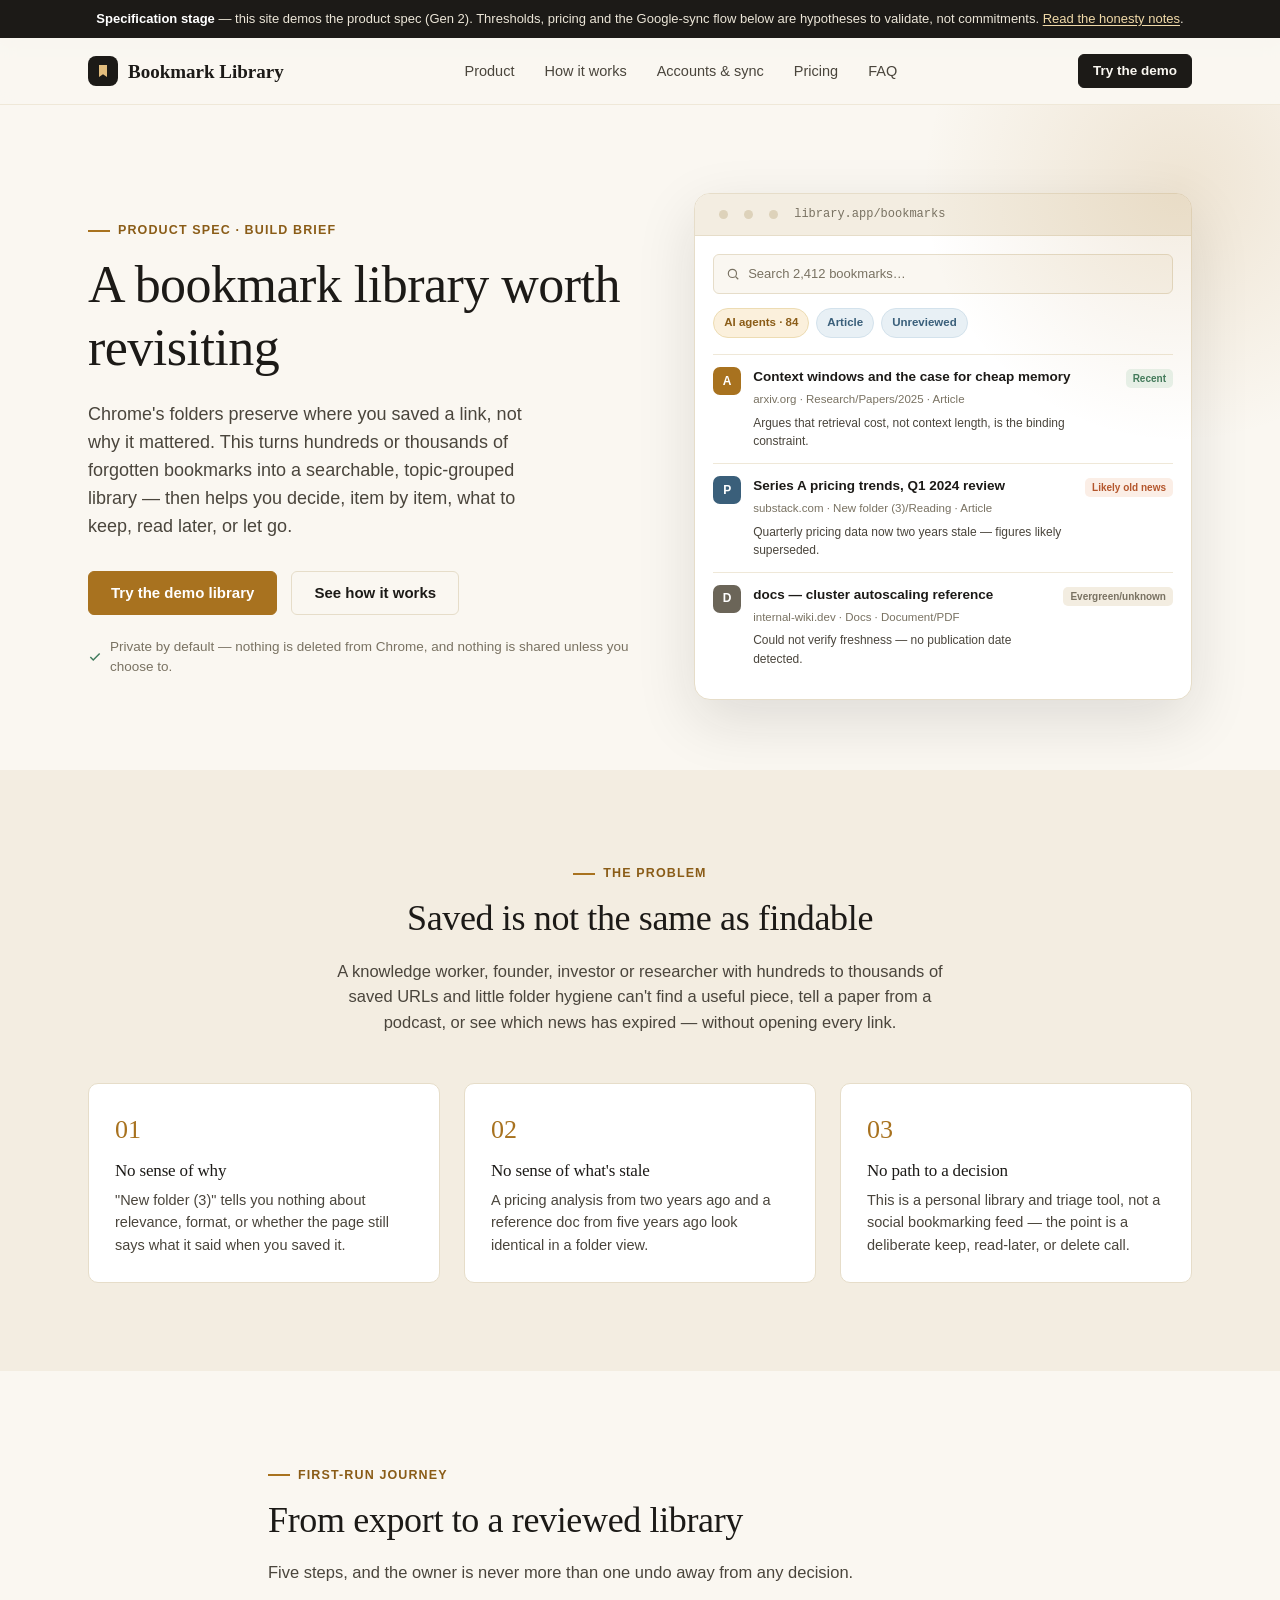
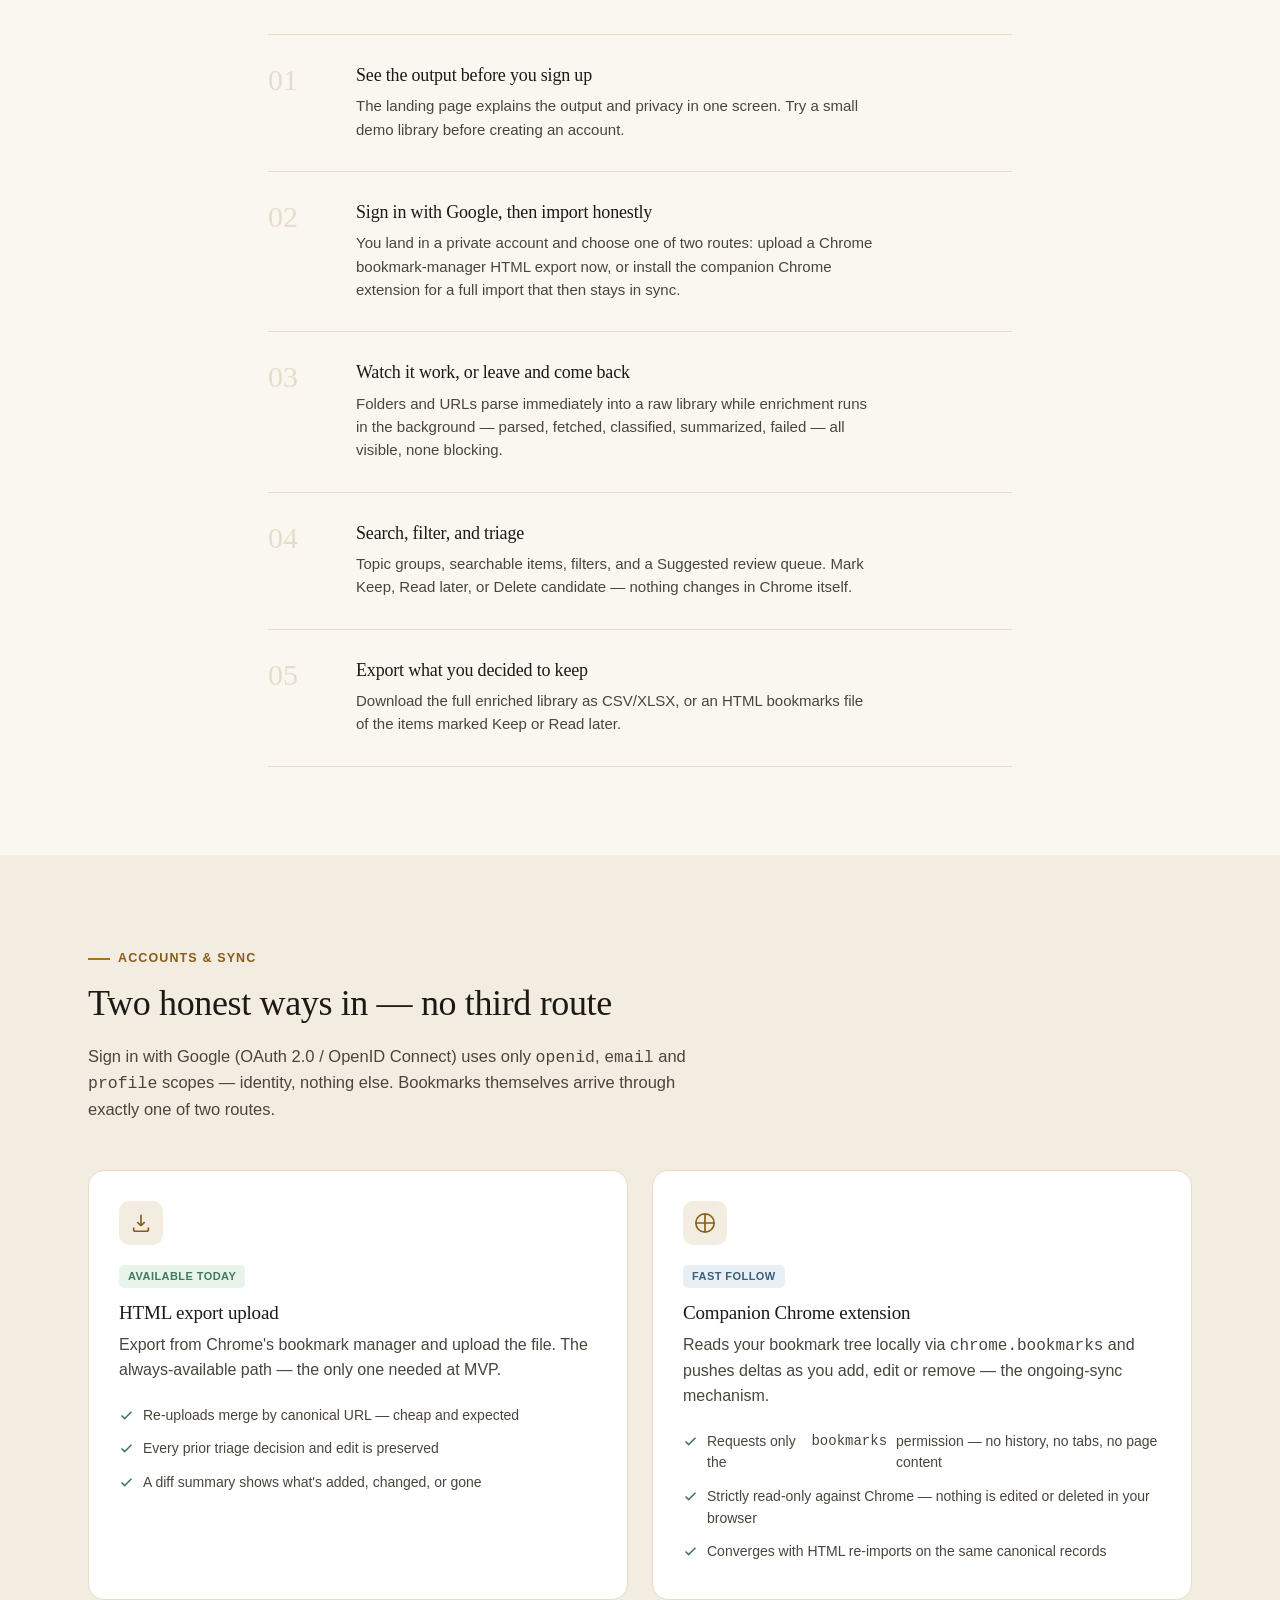
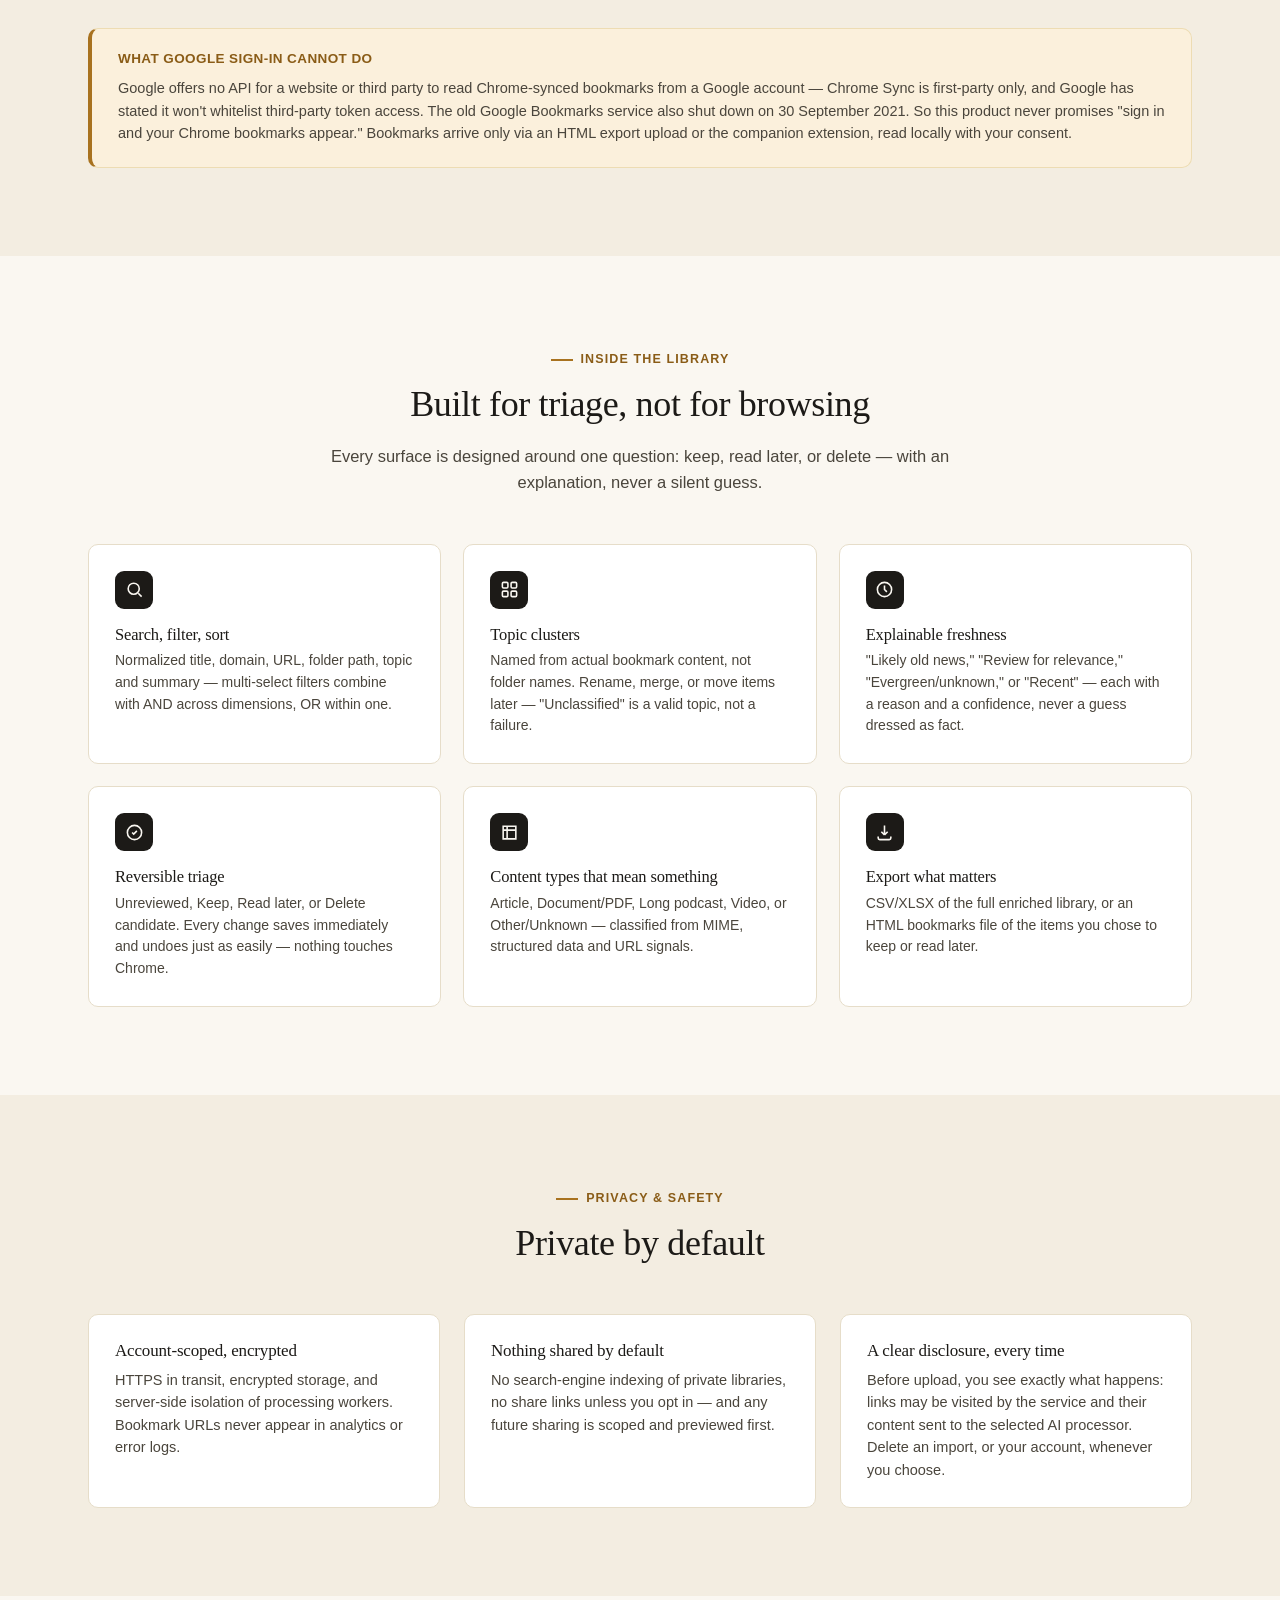
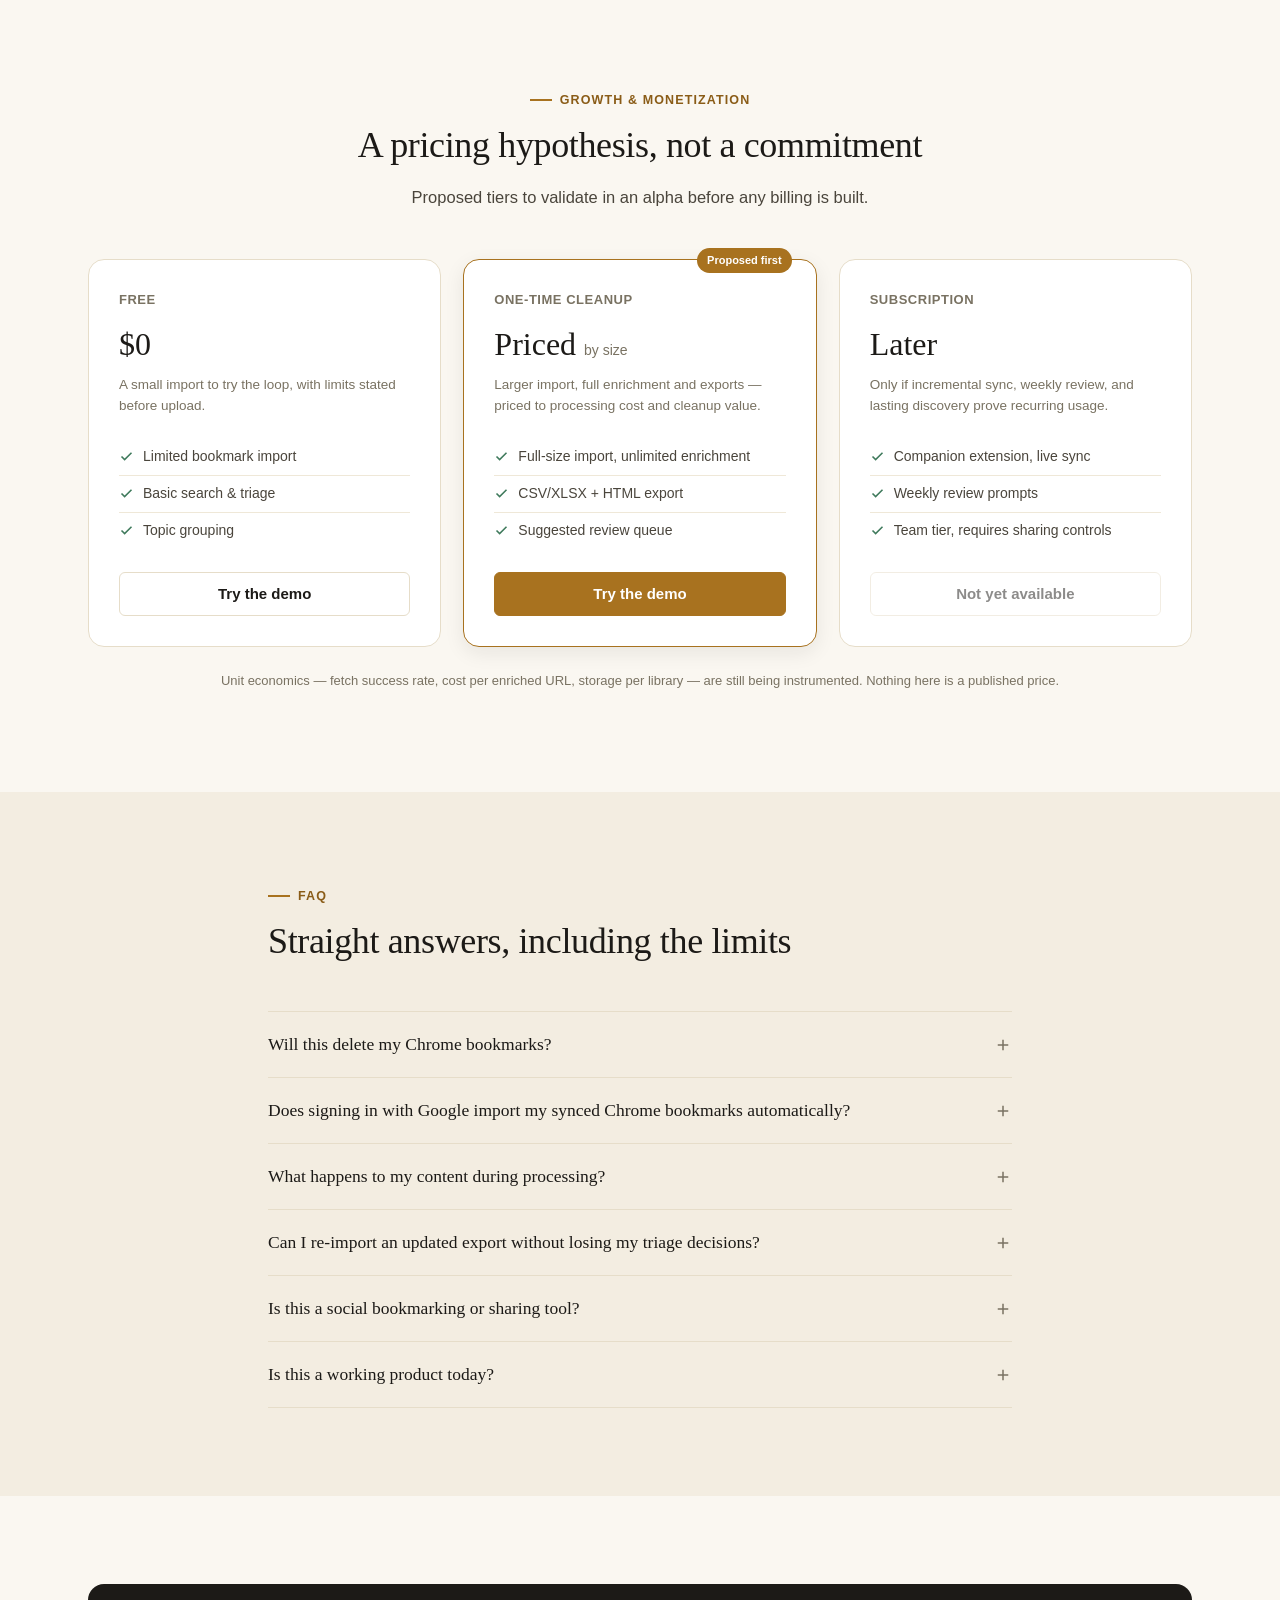
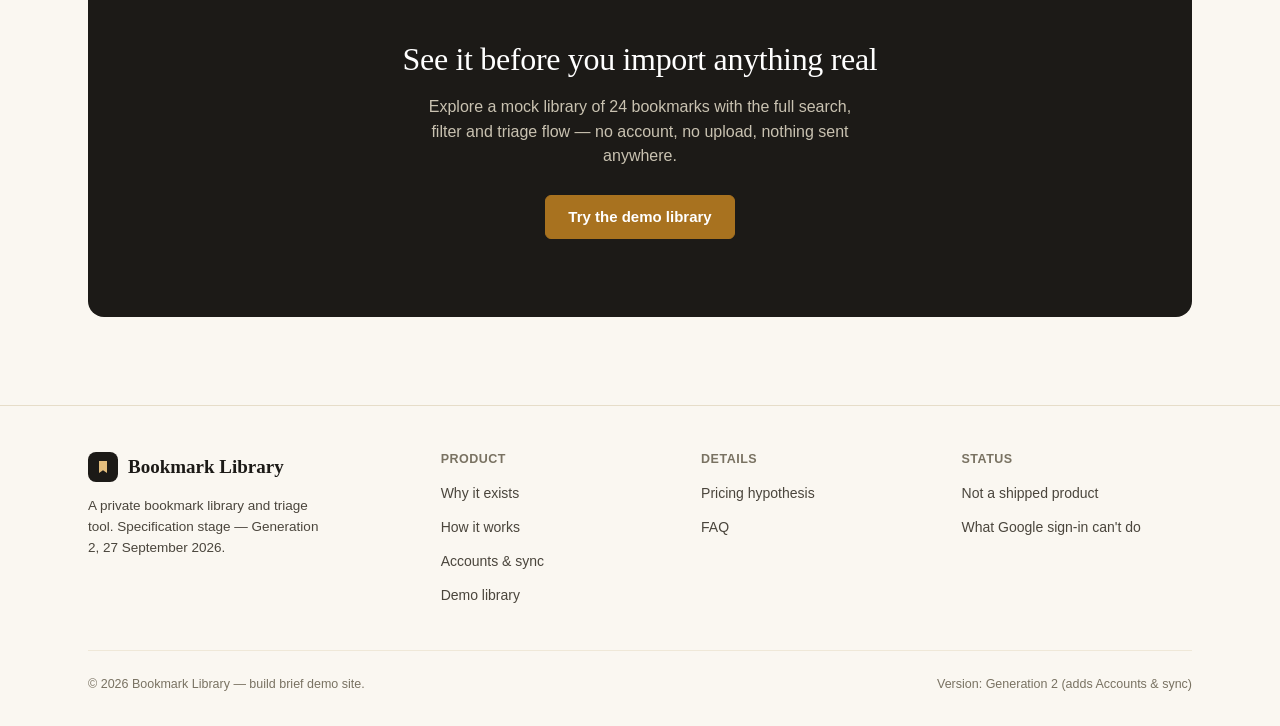
==== index.html @ 39b25a79 "Add Bookmark Library marketing site and interactive demo Static site covering the product spec: land" ====
<!doctype html>
<html lang="en">
<head>
<meta charset="UTF-8" />
<meta name="viewport" content="width=device-width, initial-scale=1.0" />
<title>Bookmark Library — a bookmark library worth revisiting</title>
<meta name="description" content="Turn a neglected Chrome bookmark export into a searchable, sortable reading library, then decide what to keep. Private by default." />
<link rel="icon" href="data:image/svg+xml,<svg xmlns=%22http://www.w3.org/2000/svg%22 viewBox=%220 0 32 32%22><rect width=%2232%22 height=%2232%22 rx=%228%22 fill=%22%231c1a17%22/><path d=%22M10 8h12v17l-6-4-6 4V8z%22 fill=%22%23e3bd7d%22/></svg>" />
<link rel="stylesheet" href="css/styles.css" />
</head>
<body>

<div class="spec-banner">
  <strong>Specification stage</strong> — this site demos the product spec (Gen 2). Thresholds, pricing and the Google-sync flow below are hypotheses to validate, not commitments. <a href="#faq">Read the honesty notes</a>.
</div>

<header class="nav">
  <div class="nav-inner">
    <a href="#top" class="brand">
      <span class="brand-mark">
        <svg viewBox="0 0 24 24" fill="none"><path d="M6 3h12v18l-6-4-6 4V3z" fill="#e3bd7d"/></svg>
      </span>
      Bookmark Library
    </a>
    <nav class="nav-links">
      <a href="#product">Product</a>
      <a href="#how-it-works">How it works</a>
      <a href="#sync">Accounts &amp; sync</a>
      <a href="#pricing">Pricing</a>
      <a href="#faq">FAQ</a>
    </nav>
    <div class="nav-cta">
      <a href="demo.html" class="btn btn-primary btn-sm">Try the demo</a>
    </div>
    <button class="nav-toggle" aria-label="Menu">
      <svg viewBox="0 0 24 24" fill="none" stroke="currentColor" stroke-width="2"><path d="M4 6h16M4 12h16M4 18h16"/></svg>
    </button>
  </div>
</header>

<main id="top">

  <!-- HERO -->
  <section class="hero">
    <div class="container hero-grid">
      <div>
        <div class="eyebrow">Product spec · Build brief</div>
        <h1>A bookmark library worth revisiting</h1>
        <p class="hero-sub">
          Chrome's folders preserve where you saved a link, not why it mattered. This turns
          hundreds or thousands of forgotten bookmarks into a searchable, topic-grouped library —
          then helps you decide, item by item, what to keep, read later, or let go.
        </p>
        <div class="hero-ctas">
          <a href="demo.html" class="btn btn-accent">Try the demo library</a>
          <a href="#how-it-works" class="btn btn-ghost">See how it works</a>
        </div>
        <div class="hero-note">
          <svg viewBox="0 0 24 24" fill="none" stroke="currentColor" stroke-width="2.5"><path d="M20 6L9 17l-5-5"/></svg>
          Private by default — nothing is deleted from Chrome, and nothing is shared unless you choose to.
        </div>
      </div>

      <div class="hero-visual">
        <div class="mock-window">
          <div class="mock-titlebar">
            <span class="mock-dot"></span><span class="mock-dot"></span><span class="mock-dot"></span>
            <span>library.app/bookmarks</span>
          </div>
          <div class="mock-body">
            <div class="mock-searchbar">
              <svg viewBox="0 0 24 24" fill="none" stroke="currentColor" stroke-width="2"><circle cx="11" cy="11" r="7"/><path d="M21 21l-4.3-4.3"/></svg>
              Search 2,412 bookmarks…
            </div>
            <div class="mock-chip-row">
              <span class="mock-chip">AI agents · 84</span>
              <span class="mock-chip alt">Article</span>
              <span class="mock-chip alt">Unreviewed</span>
            </div>

            <div class="mock-item">
              <div class="mock-favicon" style="background:#a8721f;">A</div>
              <div class="mock-item-body">
                <div class="mock-item-title">Context windows and the case for cheap memory</div>
                <div class="mock-item-meta">arxiv.org · Research/Papers/2025 · Article</div>
                <div class="mock-item-summary">Argues that retrieval cost, not context length, is the binding constraint.</div>
              </div>
              <span class="mock-tag fresh">Recent</span>
            </div>
            <div class="mock-item">
              <div class="mock-favicon" style="background:#3a5f7a;">P</div>
              <div class="mock-item-body">
                <div class="mock-item-title">Series A pricing trends, Q1 2024 review</div>
                <div class="mock-item-meta">substack.com · New folder (3)/Reading · Article</div>
                <div class="mock-item-summary">Quarterly pricing data now two years stale — figures likely superseded.</div>
              </div>
              <span class="mock-tag old">Likely old news</span>
            </div>
            <div class="mock-item">
              <div class="mock-favicon" style="background:#6b6558;">D</div>
              <div class="mock-item-body">
                <div class="mock-item-title">docs — cluster autoscaling reference</div>
                <div class="mock-item-meta">internal-wiki.dev · Docs · Document/PDF</div>
                <div class="mock-item-summary">Could not verify freshness — no publication date detected.</div>
              </div>
              <span class="mock-tag unknown">Evergreen/unknown</span>
            </div>
          </div>
        </div>
      </div>
    </div>
  </section>

  <!-- PROBLEM -->
  <section id="product" class="alt-bg">
    <div class="container">
      <div class="section-head center">
        <div class="eyebrow" style="justify-content:center">The problem</div>
        <h2>Saved is not the same as findable</h2>
        <p>A knowledge worker, founder, investor or researcher with hundreds to thousands of saved
        URLs and little folder hygiene can't find a useful piece, tell a paper from a podcast, or see
        which news has expired — without opening every link.</p>
      </div>
      <div class="problem-grid">
        <div class="problem-card">
          <div class="num">01</div>
          <h3>No sense of why</h3>
          <p>"New folder (3)" tells you nothing about relevance, format, or whether the page still says what it said when you saved it.</p>
        </div>
        <div class="problem-card">
          <div class="num">02</div>
          <h3>No sense of what's stale</h3>
          <p>A pricing analysis from two years ago and a reference doc from five years ago look identical in a folder view.</p>
        </div>
        <div class="problem-card">
          <div class="num">03</div>
          <h3>No path to a decision</h3>
          <p>This is a personal library and triage tool, not a social bookmarking feed — the point is a deliberate keep, read-later, or delete call.</p>
        </div>
      </div>
    </div>
  </section>

  <!-- HOW IT WORKS -->
  <section id="how-it-works">
    <div class="container-narrow">
      <div class="section-head">
        <div class="eyebrow">First-run journey</div>
        <h2>From export to a reviewed library</h2>
        <p>Five steps, and the owner is never more than one undo away from any decision.</p>
      </div>
      <div class="journey">
        <div class="journey-step">
          <div class="journey-num">01</div>
          <div>
            <h3>See the output before you sign up</h3>
            <p>The landing page explains the output and privacy in one screen. Try a small demo library before creating an account.</p>
          </div>
        </div>
        <div class="journey-step">
          <div class="journey-num">02</div>
          <div>
            <h3>Sign in with Google, then import honestly</h3>
            <p>You land in a private account and choose one of two routes: upload a Chrome bookmark-manager HTML export now, or install the companion Chrome extension for a full import that then stays in sync.</p>
          </div>
        </div>
        <div class="journey-step">
          <div class="journey-num">03</div>
          <div>
            <h3>Watch it work, or leave and come back</h3>
            <p>Folders and URLs parse immediately into a raw library while enrichment runs in the background — parsed, fetched, classified, summarized, failed — all visible, none blocking.</p>
          </div>
        </div>
        <div class="journey-step">
          <div class="journey-num">04</div>
          <div>
            <h3>Search, filter, and triage</h3>
            <p>Topic groups, searchable items, filters, and a Suggested review queue. Mark Keep, Read later, or Delete candidate — nothing changes in Chrome itself.</p>
          </div>
        </div>
        <div class="journey-step">
          <div class="journey-num">05</div>
          <div>
            <h3>Export what you decided to keep</h3>
            <p>Download the full enriched library as CSV/XLSX, or an HTML bookmarks file of the items marked Keep or Read later.</p>
          </div>
        </div>
      </div>
    </div>
  </section>

  <!-- ACCOUNTS & SYNC -->
  <section id="sync" class="alt-bg">
    <div class="container">
      <div class="section-head">
        <div class="eyebrow">Accounts &amp; sync</div>
        <h2>Two honest ways in — no third route</h2>
        <p>Sign in with Google (OAuth 2.0 / OpenID Connect) uses only <code>openid</code>, <code>email</code> and <code>profile</code> scopes — identity, nothing else. Bookmarks themselves arrive through exactly one of two routes.</p>
      </div>

      <div class="route-grid">
        <div class="route-card">
          <div class="route-icon">
            <svg viewBox="0 0 24 24" fill="none" stroke="currentColor" stroke-width="1.8"><path d="M12 3v12m0 0l-4-4m4 4l4-4M4 17v2a2 2 0 002 2h12a2 2 0 002-2v-2"/></svg>
          </div>
          <span class="route-badge now">Available today</span>
          <h3>HTML export upload</h3>
          <p>Export from Chrome's bookmark manager and upload the file. The always-available path — the only one needed at MVP.</p>
          <ul class="route-list">
            <li><svg viewBox="0 0 24 24" fill="none" stroke="currentColor" stroke-width="2.5"><path d="M20 6L9 17l-5-5"/></svg> Re-uploads merge by canonical URL — cheap and expected</li>
            <li><svg viewBox="0 0 24 24" fill="none" stroke="currentColor" stroke-width="2.5"><path d="M20 6L9 17l-5-5"/></svg> Every prior triage decision and edit is preserved</li>
            <li><svg viewBox="0 0 24 24" fill="none" stroke="currentColor" stroke-width="2.5"><path d="M20 6L9 17l-5-5"/></svg> A diff summary shows what's added, changed, or gone</li>
          </ul>
        </div>
        <div class="route-card">
          <div class="route-icon">
            <svg viewBox="0 0 24 24" fill="none" stroke="currentColor" stroke-width="1.8"><path d="M12 2a10 10 0 100 20 10 10 0 000-20zm0 0v20M2 12h20"/></svg>
          </div>
          <span class="route-badge next">Fast follow</span>
          <h3>Companion Chrome extension</h3>
          <p>Reads your bookmark tree locally via <code>chrome.bookmarks</code> and pushes deltas as you add, edit or remove — the ongoing-sync mechanism.</p>
          <ul class="route-list">
            <li><svg viewBox="0 0 24 24" fill="none" stroke="currentColor" stroke-width="2.5"><path d="M20 6L9 17l-5-5"/></svg> Requests only the <code>bookmarks</code> permission — no history, no tabs, no page content</li>
            <li><svg viewBox="0 0 24 24" fill="none" stroke="currentColor" stroke-width="2.5"><path d="M20 6L9 17l-5-5"/></svg> Strictly read-only against Chrome — nothing is edited or deleted in your browser</li>
            <li><svg viewBox="0 0 24 24" fill="none" stroke="currentColor" stroke-width="2.5"><path d="M20 6L9 17l-5-5"/></svg> Converges with HTML re-imports on the same canonical records</li>
          </ul>
        </div>
      </div>

      <div style="margin-top:28px;">
        <div class="callout">
          <h4>What Google sign-in cannot do</h4>
          <p>Google offers no API for a website or third party to read Chrome-synced bookmarks from a Google account — Chrome Sync is first-party only, and Google has stated it won't whitelist third-party token access. The old Google Bookmarks service also shut down on 30 September 2021. So this product never promises "sign in and your Chrome bookmarks appear." Bookmarks arrive only via an HTML export upload or the companion extension, read locally with your consent.</p>
        </div>
      </div>
    </div>
  </section>

  <!-- FEATURES -->
  <section>
    <div class="container">
      <div class="section-head center">
        <div class="eyebrow" style="justify-content:center">Inside the library</div>
        <h2>Built for triage, not for browsing</h2>
        <p>Every surface is designed around one question: keep, read later, or delete — with an explanation, never a silent guess.</p>
      </div>
      <div class="feature-grid">
        <div class="feature-card">
          <div class="feature-icon"><svg viewBox="0 0 24 24" fill="none" stroke="currentColor" stroke-width="2"><circle cx="11" cy="11" r="7"/><path d="M21 21l-4.3-4.3"/></svg></div>
          <h3>Search, filter, sort</h3>
          <p>Normalized title, domain, URL, folder path, topic and summary — multi-select filters combine with AND across dimensions, OR within one.</p>
        </div>
        <div class="feature-card">
          <div class="feature-icon"><svg viewBox="0 0 24 24" fill="none" stroke="currentColor" stroke-width="2"><rect x="3" y="3" width="7" height="7" rx="1.5"/><rect x="14" y="3" width="7" height="7" rx="1.5"/><rect x="3" y="14" width="7" height="7" rx="1.5"/><rect x="14" y="14" width="7" height="7" rx="1.5"/></svg></div>
          <h3>Topic clusters</h3>
          <p>Named from actual bookmark content, not folder names. Rename, merge, or move items later — "Unclassified" is a valid topic, not a failure.</p>
        </div>
        <div class="feature-card">
          <div class="feature-icon"><svg viewBox="0 0 24 24" fill="none" stroke="currentColor" stroke-width="2"><circle cx="12" cy="12" r="9"/><path d="M12 7v5l3 3"/></svg></div>
          <h3>Explainable freshness</h3>
          <p>"Likely old news," "Review for relevance," "Evergreen/unknown," or "Recent" — each with a reason and a confidence, never a guess dressed as fact.</p>
        </div>
        <div class="feature-card">
          <div class="feature-icon"><svg viewBox="0 0 24 24" fill="none" stroke="currentColor" stroke-width="2"><path d="M9 12l2 2 4-4"/><circle cx="12" cy="12" r="9"/></svg></div>
          <h3>Reversible triage</h3>
          <p>Unreviewed, Keep, Read later, or Delete candidate. Every change saves immediately and undoes just as easily — nothing touches Chrome.</p>
        </div>
        <div class="feature-card">
          <div class="feature-icon"><svg viewBox="0 0 24 24" fill="none" stroke="currentColor" stroke-width="2"><path d="M4 4h16v16H4z"/><path d="M4 9h16M9 4v16"/></svg></div>
          <h3>Content types that mean something</h3>
          <p>Article, Document/PDF, Long podcast, Video, or Other/Unknown — classified from MIME, structured data and URL signals.</p>
        </div>
        <div class="feature-card">
          <div class="feature-icon"><svg viewBox="0 0 24 24" fill="none" stroke="currentColor" stroke-width="2"><path d="M12 3v12m0 0l-4-4m4 4l4-4M4 17v2a2 2 0 002 2h12a2 2 0 002-2v-2"/></svg></div>
          <h3>Export what matters</h3>
          <p>CSV/XLSX of the full enriched library, or an HTML bookmarks file of the items you chose to keep or read later.</p>
        </div>
      </div>
    </div>
  </section>

  <!-- PRIVACY -->
  <section class="alt-bg">
    <div class="container">
      <div class="section-head center">
        <div class="eyebrow" style="justify-content:center">Privacy &amp; safety</div>
        <h2>Private by default</h2>
      </div>
      <div class="problem-grid">
        <div class="problem-card">
          <h3>Account-scoped, encrypted</h3>
          <p>HTTPS in transit, encrypted storage, and server-side isolation of processing workers. Bookmark URLs never appear in analytics or error logs.</p>
        </div>
        <div class="problem-card">
          <h3>Nothing shared by default</h3>
          <p>No search-engine indexing of private libraries, no share links unless you opt in — and any future sharing is scoped and previewed first.</p>
        </div>
        <div class="problem-card">
          <h3>A clear disclosure, every time</h3>
          <p>Before upload, you see exactly what happens: links may be visited by the service and their content sent to the selected AI processor. Delete an import, or your account, whenever you choose.</p>
        </div>
      </div>
    </div>
  </section>

  <!-- PRICING -->
  <section id="pricing">
    <div class="container">
      <div class="section-head center">
        <div class="eyebrow" style="justify-content:center">Growth &amp; monetization</div>
        <h2>A pricing hypothesis, not a commitment</h2>
        <p>Proposed tiers to validate in an alpha before any billing is built.</p>
      </div>
      <div class="pricing-grid">
        <div class="price-card">
          <div class="price-name">Free</div>
          <div class="price-amount">$0</div>
          <div class="price-desc">A small import to try the loop, with limits stated before upload.</div>
          <ul class="price-list">
            <li><svg viewBox="0 0 24 24" fill="none" stroke="currentColor" stroke-width="2.5"><path d="M20 6L9 17l-5-5"/></svg> Limited bookmark import</li>
            <li><svg viewBox="0 0 24 24" fill="none" stroke="currentColor" stroke-width="2.5"><path d="M20 6L9 17l-5-5"/></svg> Basic search &amp; triage</li>
            <li><svg viewBox="0 0 24 24" fill="none" stroke="currentColor" stroke-width="2.5"><path d="M20 6L9 17l-5-5"/></svg> Topic grouping</li>
          </ul>
          <a href="demo.html" class="btn btn-ghost btn-block">Try the demo</a>
        </div>
        <div class="price-card featured">
          <span class="tag">Proposed first</span>
          <div class="price-name">One-time cleanup</div>
          <div class="price-amount">Priced <span>by size</span></div>
          <div class="price-desc">Larger import, full enrichment and exports — priced to processing cost and cleanup value.</div>
          <ul class="price-list">
            <li><svg viewBox="0 0 24 24" fill="none" stroke="currentColor" stroke-width="2.5"><path d="M20 6L9 17l-5-5"/></svg> Full-size import, unlimited enrichment</li>
            <li><svg viewBox="0 0 24 24" fill="none" stroke="currentColor" stroke-width="2.5"><path d="M20 6L9 17l-5-5"/></svg> CSV/XLSX + HTML export</li>
            <li><svg viewBox="0 0 24 24" fill="none" stroke="currentColor" stroke-width="2.5"><path d="M20 6L9 17l-5-5"/></svg> Suggested review queue</li>
          </ul>
          <a href="demo.html" class="btn btn-accent btn-block">Try the demo</a>
        </div>
        <div class="price-card">
          <div class="price-name">Subscription</div>
          <div class="price-amount">Later</div>
          <div class="price-desc">Only if incremental sync, weekly review, and lasting discovery prove recurring usage.</div>
          <ul class="price-list">
            <li><svg viewBox="0 0 24 24" fill="none" stroke="currentColor" stroke-width="2.5"><path d="M20 6L9 17l-5-5"/></svg> Companion extension, live sync</li>
            <li><svg viewBox="0 0 24 24" fill="none" stroke="currentColor" stroke-width="2.5"><path d="M20 6L9 17l-5-5"/></svg> Weekly review prompts</li>
            <li><svg viewBox="0 0 24 24" fill="none" stroke="currentColor" stroke-width="2.5"><path d="M20 6L9 17l-5-5"/></svg> Team tier, requires sharing controls</li>
          </ul>
          <button class="btn btn-ghost btn-block" disabled>Not yet available</button>
        </div>
      </div>
      <p class="price-hypothesis">Unit economics — fetch success rate, cost per enriched URL, storage per library — are still being instrumented. Nothing here is a published price.</p>
    </div>
  </section>

  <!-- FAQ -->
  <section id="faq" class="alt-bg">
    <div class="container-narrow">
      <div class="section-head">
        <div class="eyebrow">FAQ</div>
        <h2>Straight answers, including the limits</h2>
      </div>
      <div class="faq-list">

        <div class="faq-item">
          <button class="faq-q">
            Will this delete my Chrome bookmarks?
            <svg viewBox="0 0 24 24" fill="none" stroke="currentColor" stroke-width="2"><path d="M12 5v14M5 12h14"/></svg>
          </button>
          <div class="faq-a"><div class="faq-a-inner">No. A "Delete candidate" is a status inside your library view, not an action in Chrome. In MVP, the companion extension is strictly read-only against Chrome and never edits, moves or deletes your browser bookmarks. Write-back to Chrome is explicitly out of scope until it ships as its own, separately confirmed feature.</div></div>
        </div>

        <div class="faq-item">
          <button class="faq-q">
            Does signing in with Google import my synced Chrome bookmarks automatically?
            <svg viewBox="0 0 24 24" fill="none" stroke="currentColor" stroke-width="2"><path d="M12 5v14M5 12h14"/></svg>
          </button>
          <div class="faq-a"><div class="faq-a-inner">No, and this is deliberate. Google provides no API for a third party to read Chrome-synced bookmarks from an account — Chrome Sync is first-party only, and Google has marked third-party token access as something it won't support. Bookmarks arrive only through an HTML export you upload, or the companion Chrome extension reading your local browser tree with your consent.</div></div>
        </div>

        <div class="faq-item">
          <button class="faq-q">
            What happens to my content during processing?
            <svg viewBox="0 0 24 24" fill="none" stroke="currentColor" stroke-width="2"><path d="M12 5v14M5 12h14"/></svg>
          </button>
          <div class="faq-a"><div class="faq-a-inner">You see an explicit disclosure before upload: links may be visited by the service and their content sent to the selected AI processor for summarization and classification. Login-only content is never fetched with your cookies, and private or local-network addresses are never crawled.</div></div>
        </div>

        <div class="faq-item">
          <button class="faq-q">
            Can I re-import an updated export without losing my triage decisions?
            <svg viewBox="0 0 24 24" fill="none" stroke="currentColor" stroke-width="2"><path d="M12 5v14M5 12h14"/></svg>
          </button>
          <div class="faq-a"><div class="faq-a-inner">Yes. Re-uploads merge by canonical URL, add anything new, and preserve every prior Keep/Read later/Delete-candidate decision, topic edit, and summary override. You get a diff summary of what was added, changed, or is now gone from the export.</div></div>
        </div>

        <div class="faq-item">
          <button class="faq-q">
            Is this a social bookmarking or sharing tool?
            <svg viewBox="0 0 24 24" fill="none" stroke="currentColor" stroke-width="2"><path d="M12 5v14M5 12h14"/></svg>
          </button>
          <div class="faq-a"><div class="faq-a-inner">No — it's a private library and triage tool first. Any future sharing is opt-in and scoped to a curated collection you explicitly select; source folders, private annotations and unselected URLs are never exposed.</div></div>
        </div>

        <div class="faq-item">
          <button class="faq-q">
            Is this a working product today?
            <svg viewBox="0 0 24 24" fill="none" stroke="currentColor" stroke-width="2"><path d="M12 5v14M5 12h14"/></svg>
          </button>
          <div class="faq-a"><div class="faq-a-inner">This site presents Generation 2 of the product spec — a build-ready plan, not a shipped product. The interactive demo uses a mock library so you can evaluate the intended experience; sign-in, real imports, and processing are not yet live.</div></div>
        </div>

      </div>
    </div>
  </section>

  <!-- CTA -->
  <section>
    <div class="container">
      <div class="cta-band">
        <h2>See it before you import anything real</h2>
        <p>Explore a mock library of 24 bookmarks with the full search, filter and triage flow — no account, no upload, nothing sent anywhere.</p>
        <div class="hero-ctas">
          <a href="demo.html" class="btn btn-accent">Try the demo library</a>
        </div>
      </div>
    </div>
  </section>

</main>

<footer class="site-footer">
  <div class="container">
    <div class="footer-grid">
      <div class="footer-brand">
        <a href="#top" class="brand" style="margin-bottom:14px;">
          <span class="brand-mark"><svg viewBox="0 0 24 24" fill="none"><path d="M6 3h12v18l-6-4-6 4V3z" fill="#e3bd7d"/></svg></span>
          Bookmark Library
        </a>
        <p>A private bookmark library and triage tool. Specification stage — Generation 2, 27 September 2026.</p>
      </div>
      <div class="footer-col">
        <h4>Product</h4>
        <ul>
          <li><a href="#product">Why it exists</a></li>
          <li><a href="#how-it-works">How it works</a></li>
          <li><a href="#sync">Accounts &amp; sync</a></li>
          <li><a href="demo.html">Demo library</a></li>
        </ul>
      </div>
      <div class="footer-col">
        <h4>Details</h4>
        <ul>
          <li><a href="#pricing">Pricing hypothesis</a></li>
          <li><a href="#faq">FAQ</a></li>
        </ul>
      </div>
      <div class="footer-col">
        <h4>Status</h4>
        <ul>
          <li><a href="#faq">Not a shipped product</a></li>
          <li><a href="#sync">What Google sign-in can't do</a></li>
        </ul>
      </div>
    </div>
    <div class="footer-bottom">
      <span>© 2026 Bookmark Library — build brief demo site.</span>
      <span>Version: Generation 2 (adds Accounts &amp; sync)</span>
    </div>
  </div>
</footer>

<script src="js/main.js"></script>
</body>
</html>
---- css/styles.css ----
/* ==========================================================================
   Bookmark Library — shared design system
   ========================================================================== */

:root {
  --ink: #1c1a17;
  --ink-soft: #4a453c;
  --muted: #797262;
  --paper: #faf7f1;
  --paper-alt: #f3ede1;
  --card: #ffffff;
  --border: #e6ddc9;
  --border-soft: #efe8d8;
  --accent: #a8721f;
  --accent-dark: #8a5c17;
  --accent-soft: #fbf0dc;
  --accent-soft-border: #eddcb3;
  --good: #3f7a5c;
  --good-soft: #e8f3ec;
  --warn: #b4562c;
  --warn-soft: #fbeee6;
  --danger: #a3402f;
  --danger-soft: #fbebe7;
  --info: #3a5f7a;
  --info-soft: #e8f0f5;
  --shadow-sm: 0 1px 2px rgba(28, 26, 23, 0.06);
  --shadow-md: 0 6px 20px rgba(28, 26, 23, 0.08);
  --shadow-lg: 0 20px 60px rgba(28, 26, 23, 0.12);
  --radius-sm: 6px;
  --radius-md: 10px;
  --radius-lg: 16px;
  --serif: "Iowan Old Style", "Palatino Linotype", "Book Antiqua", Georgia, "Source Serif 4", serif;
  --sans: -apple-system, BlinkMacSystemFont, "Segoe UI", Inter, Roboto, "Helvetica Neue", Arial, sans-serif;
  --mono: ui-monospace, SFMono-Regular, "SF Mono", Menlo, Consolas, monospace;
}

* { box-sizing: border-box; }
html { scroll-behavior: smooth; }

body {
  margin: 0;
  background: var(--paper);
  color: var(--ink);
  font-family: var(--sans);
  font-size: 16px;
  line-height: 1.55;
  -webkit-font-smoothing: antialiased;
}

img { max-width: 100%; display: block; }

h1, h2, h3, h4 {
  font-family: var(--serif);
  font-weight: 500;
  line-height: 1.2;
  margin: 0 0 0.5em;
  color: var(--ink);
  letter-spacing: -0.01em;
}

p { margin: 0 0 1em; color: var(--ink-soft); }

a { color: inherit; }

.container {
  max-width: 1160px;
  margin: 0 auto;
  padding: 0 28px;
}

.container-narrow {
  max-width: 800px;
  margin: 0 auto;
  padding: 0 28px;
}

/* ---------------- Eyebrow / kicker ---------------- */
.eyebrow {
  display: inline-flex;
  align-items: center;
  gap: 8px;
  font-size: 12.5px;
  font-weight: 700;
  letter-spacing: 0.09em;
  text-transform: uppercase;
  color: var(--accent-dark);
  margin-bottom: 14px;
}
.eyebrow::before {
  content: "";
  width: 22px;
  height: 2px;
  background: var(--accent);
  display: inline-block;
}

/* ---------------- Buttons ---------------- */
.btn {
  display: inline-flex;
  align-items: center;
  justify-content: center;
  gap: 8px;
  font-family: var(--sans);
  font-size: 15px;
  font-weight: 600;
  padding: 12px 22px;
  border-radius: var(--radius-sm);
  border: 1px solid transparent;
  cursor: pointer;
  text-decoration: none;
  transition: transform 0.12s ease, box-shadow 0.12s ease, background 0.12s ease, border-color 0.12s ease;
  line-height: 1.2;
  white-space: nowrap;
}
.btn:active { transform: translateY(1px); }

.btn-primary {
  background: var(--ink);
  color: var(--paper);
  border-color: var(--ink);
}
.btn-primary:hover { background: #33302a; box-shadow: var(--shadow-md); }

.btn-accent {
  background: var(--accent);
  color: #fff;
  border-color: var(--accent);
}
.btn-accent:hover { background: var(--accent-dark); box-shadow: var(--shadow-md); }

.btn-ghost {
  background: transparent;
  color: var(--ink);
  border-color: var(--border);
}
.btn-ghost:hover { border-color: var(--ink); }

.btn-sm { padding: 8px 14px; font-size: 13.5px; }
.btn-block { width: 100%; }
.btn:disabled { opacity: 0.5; cursor: not-allowed; }

.btn-google {
  background: #fff;
  color: var(--ink);
  border-color: var(--border);
}
.btn-google:hover { border-color: var(--ink-soft); box-shadow: var(--shadow-sm); }
.g-mark { width: 18px; height: 18px; flex: none; }

/* ---------------- Nav ---------------- */
.nav {
  position: sticky;
  top: 0;
  z-index: 50;
  background: rgba(250, 247, 241, 0.86);
  backdrop-filter: blur(10px) saturate(1.4);
  -webkit-backdrop-filter: blur(10px) saturate(1.4);
  border-bottom: 1px solid var(--border-soft);
}
.nav-inner {
  display: flex;
  align-items: center;
  justify-content: space-between;
  padding: 16px 28px;
  max-width: 1160px;
  margin: 0 auto;
}
.brand {
  display: flex;
  align-items: center;
  gap: 10px;
  font-family: var(--serif);
  font-size: 19px;
  font-weight: 600;
  text-decoration: none;
  color: var(--ink);
}
.brand-mark {
  width: 30px;
  height: 30px;
  border-radius: 8px;
  background: var(--ink);
  display: flex;
  align-items: center;
  justify-content: center;
  flex: none;
}
.brand-mark svg { width: 16px; height: 16px; }

.nav-links {
  display: flex;
  align-items: center;
  gap: 30px;
}
.nav-links a {
  font-size: 14.5px;
  font-weight: 500;
  color: var(--ink-soft);
  text-decoration: none;
}
.nav-links a:hover { color: var(--ink); }
.nav-cta { display: flex; align-items: center; gap: 10px; }

.nav-toggle {
  display: none;
  background: none;
  border: none;
  cursor: pointer;
  padding: 6px;
}
.nav-toggle svg { width: 22px; height: 22px; }

/* ---------------- Status banner ---------------- */
.spec-banner {
  background: var(--ink);
  color: #ece6d8;
  font-size: 13px;
  text-align: center;
  padding: 9px 16px;
}
.spec-banner strong { color: #fff; }
.spec-banner a { color: #f0d9a8; text-decoration: underline; text-underline-offset: 2px; }

/* ---------------- Hero ---------------- */
.hero {
  padding: 88px 0 70px;
  position: relative;
  overflow: hidden;
}
.hero::before {
  content: "";
  position: absolute;
  top: -180px;
  right: -160px;
  width: 520px;
  height: 520px;
  border-radius: 50%;
  background: radial-gradient(circle, rgba(168, 114, 31, 0.14), transparent 70%);
  pointer-events: none;
}
.hero-grid {
  display: grid;
  grid-template-columns: 1.05fr 0.95fr;
  gap: 56px;
  align-items: center;
}
.hero h1 {
  font-size: clamp(34px, 4.4vw, 52px);
  margin-bottom: 22px;
}
.hero-sub {
  font-size: 18px;
  color: var(--ink-soft);
  max-width: 46ch;
  margin-bottom: 30px;
}
.hero-ctas {
  display: flex;
  gap: 14px;
  flex-wrap: wrap;
  margin-bottom: 22px;
}
.hero-note {
  font-size: 13.5px;
  color: var(--muted);
  display: flex;
  align-items: center;
  gap: 8px;
}
.hero-note svg { width: 14px; height: 14px; flex: none; color: var(--good); }

/* ---------------- Hero mock browser ---------------- */
.mock-window {
  background: var(--card);
  border-radius: var(--radius-lg);
  border: 1px solid var(--border);
  box-shadow: var(--shadow-lg);
  overflow: hidden;
}
.mock-titlebar {
  display: flex;
  align-items: center;
  gap: 6px;
  padding: 11px 14px;
  background: var(--paper-alt);
  border-bottom: 1px solid var(--border);
}
.mock-dot { width: 9px; height: 9px; border-radius: 50%; background: #ddd2ba; }
.mock-titlebar span {
  margin-left: 10px;
  font-size: 12px;
  color: var(--muted);
  font-family: var(--mono);
}
.mock-body { padding: 18px; }
.mock-searchbar {
  display: flex;
  align-items: center;
  gap: 8px;
  background: var(--paper);
  border: 1px solid var(--border);
  border-radius: var(--radius-sm);
  padding: 9px 12px;
  margin-bottom: 14px;
  font-size: 13px;
  color: var(--muted);
}
.mock-searchbar svg { width: 14px; height: 14px; flex: none; }
.mock-chip-row { display: flex; gap: 7px; margin-bottom: 16px; flex-wrap: wrap; }
.mock-chip {
  font-size: 11.5px;
  font-weight: 600;
  padding: 5px 10px;
  border-radius: 20px;
  background: var(--accent-soft);
  color: var(--accent-dark);
  border: 1px solid var(--accent-soft-border);
}
.mock-chip.alt { background: var(--info-soft); color: var(--info); border-color: #d3e2ec; }
.mock-item {
  display: flex;
  gap: 12px;
  padding: 12px 0;
  border-top: 1px solid var(--border-soft);
}
.mock-item:first-of-type { border-top: none; }
.mock-favicon {
  width: 28px;
  height: 28px;
  border-radius: 7px;
  flex: none;
  display: flex;
  align-items: center;
  justify-content: center;
  font-size: 12px;
  font-weight: 700;
  color: #fff;
}
.mock-item-body { flex: 1; min-width: 0; }
.mock-item-title {
  font-size: 13.5px;
  font-weight: 600;
  color: var(--ink);
  margin-bottom: 3px;
  white-space: nowrap;
  overflow: hidden;
  text-overflow: ellipsis;
}
.mock-item-meta { font-size: 11.5px; color: var(--muted); margin-bottom: 5px; }
.mock-item-summary { font-size: 12px; color: var(--ink-soft); }
.mock-tag {
  font-size: 10px;
  font-weight: 700;
  padding: 2px 7px;
  border-radius: 5px;
  white-space: nowrap;
  flex: none;
  align-self: flex-start;
  margin-top: 2px;
}
.mock-tag.fresh { background: var(--good-soft); color: var(--good); }
.mock-tag.old { background: var(--warn-soft); color: var(--warn); }
.mock-tag.unknown { background: var(--paper-alt); color: var(--muted); }

/* ---------------- Sections ---------------- */
section { padding: 88px 0; }
.section-tight { padding: 70px 0; }
.section-head {
  max-width: 640px;
  margin: 0 0 48px;
}
.section-head.center { margin-left: auto; margin-right: auto; text-align: center; }
.section-head h2 { font-size: clamp(26px, 3vw, 36px); }
.section-head p { font-size: 16.5px; }

.alt-bg { background: var(--paper-alt); }
.ink-bg { background: var(--ink); color: #ece6d8; }
.ink-bg h2, .ink-bg h3, .ink-bg h4 { color: #fff; }
.ink-bg p { color: #c9c2b1; }
.ink-bg .eyebrow { color: #e3bd7d; }
.ink-bg .eyebrow::before { background: #e3bd7d; }

/* ---------------- Problem section ---------------- */
.problem-grid {
  display: grid;
  grid-template-columns: repeat(3, 1fr);
  gap: 24px;
}
.problem-card {
  background: var(--card);
  border: 1px solid var(--border);
  border-radius: var(--radius-md);
  padding: 26px;
}
.problem-card .num {
  font-family: var(--serif);
  font-size: 26px;
  color: var(--accent);
  margin-bottom: 10px;
}
.problem-card h3 { font-size: 17px; margin-bottom: 8px; }
.problem-card p { font-size: 14.5px; margin-bottom: 0; }

/* ---------------- Journey / steps ---------------- */
.journey {
  display: grid;
  gap: 0;
  border-top: 1px solid var(--border);
}
.journey-step {
  display: grid;
  grid-template-columns: 64px 1fr;
  gap: 24px;
  padding: 30px 0;
  border-bottom: 1px solid var(--border);
}
.journey-num {
  font-family: var(--serif);
  font-size: 30px;
  color: var(--border);
  line-height: 1;
}
.journey-step h3 { font-size: 18px; margin-bottom: 8px; }
.journey-step p { font-size: 15px; margin-bottom: 0; max-width: 62ch; }

/* ---------------- Callout ---------------- */
.callout {
  background: var(--accent-soft);
  border: 1px solid var(--accent-soft-border);
  border-left: 4px solid var(--accent);
  border-radius: var(--radius-md);
  padding: 22px 26px;
}
.callout h4 {
  font-family: var(--sans);
  font-size: 13.5px;
  font-weight: 700;
  letter-spacing: 0.03em;
  text-transform: uppercase;
  color: var(--accent-dark);
  margin-bottom: 10px;
}
.callout p { font-size: 14.5px; color: var(--ink-soft); margin-bottom: 0; }
.callout p + p { margin-top: 10px; }
.callout.info { background: var(--info-soft); border-color: #d3e2ec; border-left-color: var(--info); }
.callout.info h4 { color: #2a4a60; }

/* ---------------- Route cards (import routes) ---------------- */
.route-grid {
  display: grid;
  grid-template-columns: 1fr 1fr;
  gap: 24px;
}
.route-card {
  background: var(--card);
  border: 1px solid var(--border);
  border-radius: var(--radius-lg);
  padding: 30px;
}
.route-icon {
  width: 44px;
  height: 44px;
  border-radius: 10px;
  background: var(--paper-alt);
  display: flex;
  align-items: center;
  justify-content: center;
  margin-bottom: 18px;
}
.route-icon svg { width: 22px; height: 22px; color: var(--accent-dark); }
.route-card h3 { font-size: 19px; margin-bottom: 8px; }
.route-badge {
  display: inline-block;
  font-size: 11px;
  font-weight: 700;
  letter-spacing: 0.04em;
  text-transform: uppercase;
  padding: 3px 9px;
  border-radius: 5px;
  margin-bottom: 14px;
}
.route-badge.now { background: var(--good-soft); color: var(--good); }
.route-badge.next { background: var(--info-soft); color: var(--info); }
.route-list { margin: 16px 0 0; padding: 0; list-style: none; font-size: 14px; color: var(--ink-soft); }
.route-list li { display: flex; gap: 9px; padding: 6px 0; }
.route-list svg { width: 15px; height: 15px; flex: none; margin-top: 3px; color: var(--good); }

/* ---------------- Feature grid ---------------- */
.feature-grid {
  display: grid;
  grid-template-columns: repeat(3, 1fr);
  gap: 22px;
}
.feature-card {
  padding: 26px;
  border-radius: var(--radius-md);
  border: 1px solid var(--border);
  background: var(--card);
}
.feature-icon {
  width: 38px;
  height: 38px;
  border-radius: 9px;
  background: var(--ink);
  display: flex;
  align-items: center;
  justify-content: center;
  margin-bottom: 16px;
}
.feature-icon svg { width: 19px; height: 19px; color: var(--paper); }
.feature-card h3 { font-size: 16.5px; margin-bottom: 6px; }
.feature-card p { font-size: 14px; margin-bottom: 0; }

/* ---------------- Pricing ---------------- */
.pricing-grid {
  display: grid;
  grid-template-columns: repeat(3, 1fr);
  gap: 22px;
}
.price-card {
  background: var(--card);
  border: 1px solid var(--border);
  border-radius: var(--radius-lg);
  padding: 30px;
  display: flex;
  flex-direction: column;
}
.price-card.featured {
  border-color: var(--accent);
  box-shadow: var(--shadow-md);
  position: relative;
}
.price-card .tag {
  position: absolute;
  top: -12px;
  right: 24px;
  background: var(--accent);
  color: #fff;
  font-size: 11px;
  font-weight: 700;
  padding: 4px 10px;
  border-radius: 20px;
}
.price-name { font-size: 13px; font-weight: 700; text-transform: uppercase; letter-spacing: 0.04em; color: var(--muted); margin-bottom: 10px; }
.price-amount { font-family: var(--serif); font-size: 32px; margin-bottom: 6px; }
.price-amount span { font-family: var(--sans); font-size: 14px; color: var(--muted); font-weight: 500; }
.price-desc { font-size: 13.5px; color: var(--muted); margin-bottom: 22px; }
.price-list { list-style: none; margin: 0 0 24px; padding: 0; flex: 1; }
.price-list li {
  display: flex;
  gap: 9px;
  font-size: 14px;
  color: var(--ink-soft);
  padding: 7px 0;
  border-top: 1px solid var(--border-soft);
}
.price-list li:first-child { border-top: none; }
.price-list svg { width: 15px; height: 15px; flex: none; margin-top: 3px; color: var(--good); }
.price-hypothesis {
  text-align: center;
  font-size: 13px;
  color: var(--muted);
  margin-top: 24px;
}

/* ---------------- FAQ ---------------- */
.faq-list { border-top: 1px solid var(--border); }
.faq-item { border-bottom: 1px solid var(--border); }
.faq-q {
  width: 100%;
  text-align: left;
  background: none;
  border: none;
  padding: 22px 0;
  font-family: var(--serif);
  font-size: 17.5px;
  color: var(--ink);
  cursor: pointer;
  display: flex;
  align-items: center;
  justify-content: space-between;
  gap: 20px;
}
.faq-q svg {
  width: 18px;
  height: 18px;
  flex: none;
  color: var(--muted);
  transition: transform 0.18s ease;
}
.faq-item.open .faq-q svg { transform: rotate(45deg); }
.faq-a {
  max-height: 0;
  overflow: hidden;
  transition: max-height 0.22s ease;
}
.faq-item.open .faq-a { max-height: 400px; }
.faq-a-inner { padding: 0 0 22px; font-size: 14.5px; color: var(--ink-soft); max-width: 68ch; }

/* ---------------- CTA band ---------------- */
.cta-band {
  border-radius: var(--radius-lg);
  background: var(--ink);
  color: #ece6d8;
  padding: 56px;
  text-align: center;
}
.cta-band h2 { color: #fff; font-size: clamp(24px, 3vw, 32px); }
.cta-band p { color: #c9c2b1; max-width: 50ch; margin: 0 auto 26px; }
.cta-band .hero-ctas { justify-content: center; }

/* ---------------- Footer ---------------- */
.site-footer {
  border-top: 1px solid var(--border);
  padding: 46px 0 34px;
}
.footer-grid {
  display: grid;
  grid-template-columns: 1.4fr repeat(3, 1fr);
  gap: 30px;
  margin-bottom: 34px;
}
.footer-brand p { font-size: 13.5px; max-width: 32ch; }
.footer-col h4 {
  font-family: var(--sans);
  font-size: 12.5px;
  font-weight: 700;
  text-transform: uppercase;
  letter-spacing: 0.04em;
  color: var(--muted);
  margin-bottom: 14px;
}
.footer-col ul { list-style: none; margin: 0; padding: 0; }
.footer-col li { margin-bottom: 9px; }
.footer-col a { font-size: 14px; color: var(--ink-soft); text-decoration: none; }
.footer-col a:hover { color: var(--ink); }
.footer-bottom {
  display: flex;
  align-items: center;
  justify-content: space-between;
  padding-top: 24px;
  border-top: 1px solid var(--border-soft);
  font-size: 12.5px;
  color: var(--muted);
  flex-wrap: wrap;
  gap: 10px;
}

/* ---------------- Toast (shared) ---------------- */
.toast-wrap {
  position: fixed;
  bottom: 24px;
  left: 50%;
  transform: translateX(-50%);
  z-index: 200;
  display: flex;
  flex-direction: column;
  gap: 8px;
  align-items: center;
}
.toast {
  background: var(--ink);
  color: #fff;
  font-size: 13.5px;
  padding: 12px 18px;
  border-radius: var(--radius-sm);
  box-shadow: var(--shadow-lg);
  display: flex;
  align-items: center;
  gap: 14px;
  animation: toast-in 0.18s ease;
}
.toast button {
  background: none;
  border: none;
  color: #e3bd7d;
  font-weight: 700;
  font-size: 13px;
  cursor: pointer;
  white-space: nowrap;
}
@keyframes toast-in {
  from { opacity: 0; transform: translateY(8px); }
  to { opacity: 1; transform: translateY(0); }
}

/* ---------------- Responsive ---------------- */
@media (max-width: 900px) {
  .hero-grid { grid-template-columns: 1fr; }
  .hero-visual { order: -1; }
  .problem-grid, .feature-grid, .pricing-grid { grid-template-columns: 1fr 1fr; }
  .route-grid { grid-template-columns: 1fr; }
  .footer-grid { grid-template-columns: 1fr 1fr; }
}
@media (max-width: 680px) {
  .nav-links { display: none; }
  .nav-toggle { display: block; }
  .problem-grid, .feature-grid, .pricing-grid { grid-template-columns: 1fr; }
  .journey-step { grid-template-columns: 40px 1fr; gap: 16px; }
  .cta-band { padding: 40px 24px; }
  .footer-grid { grid-template-columns: 1fr 1fr; }
  section { padding: 60px 0; }
}
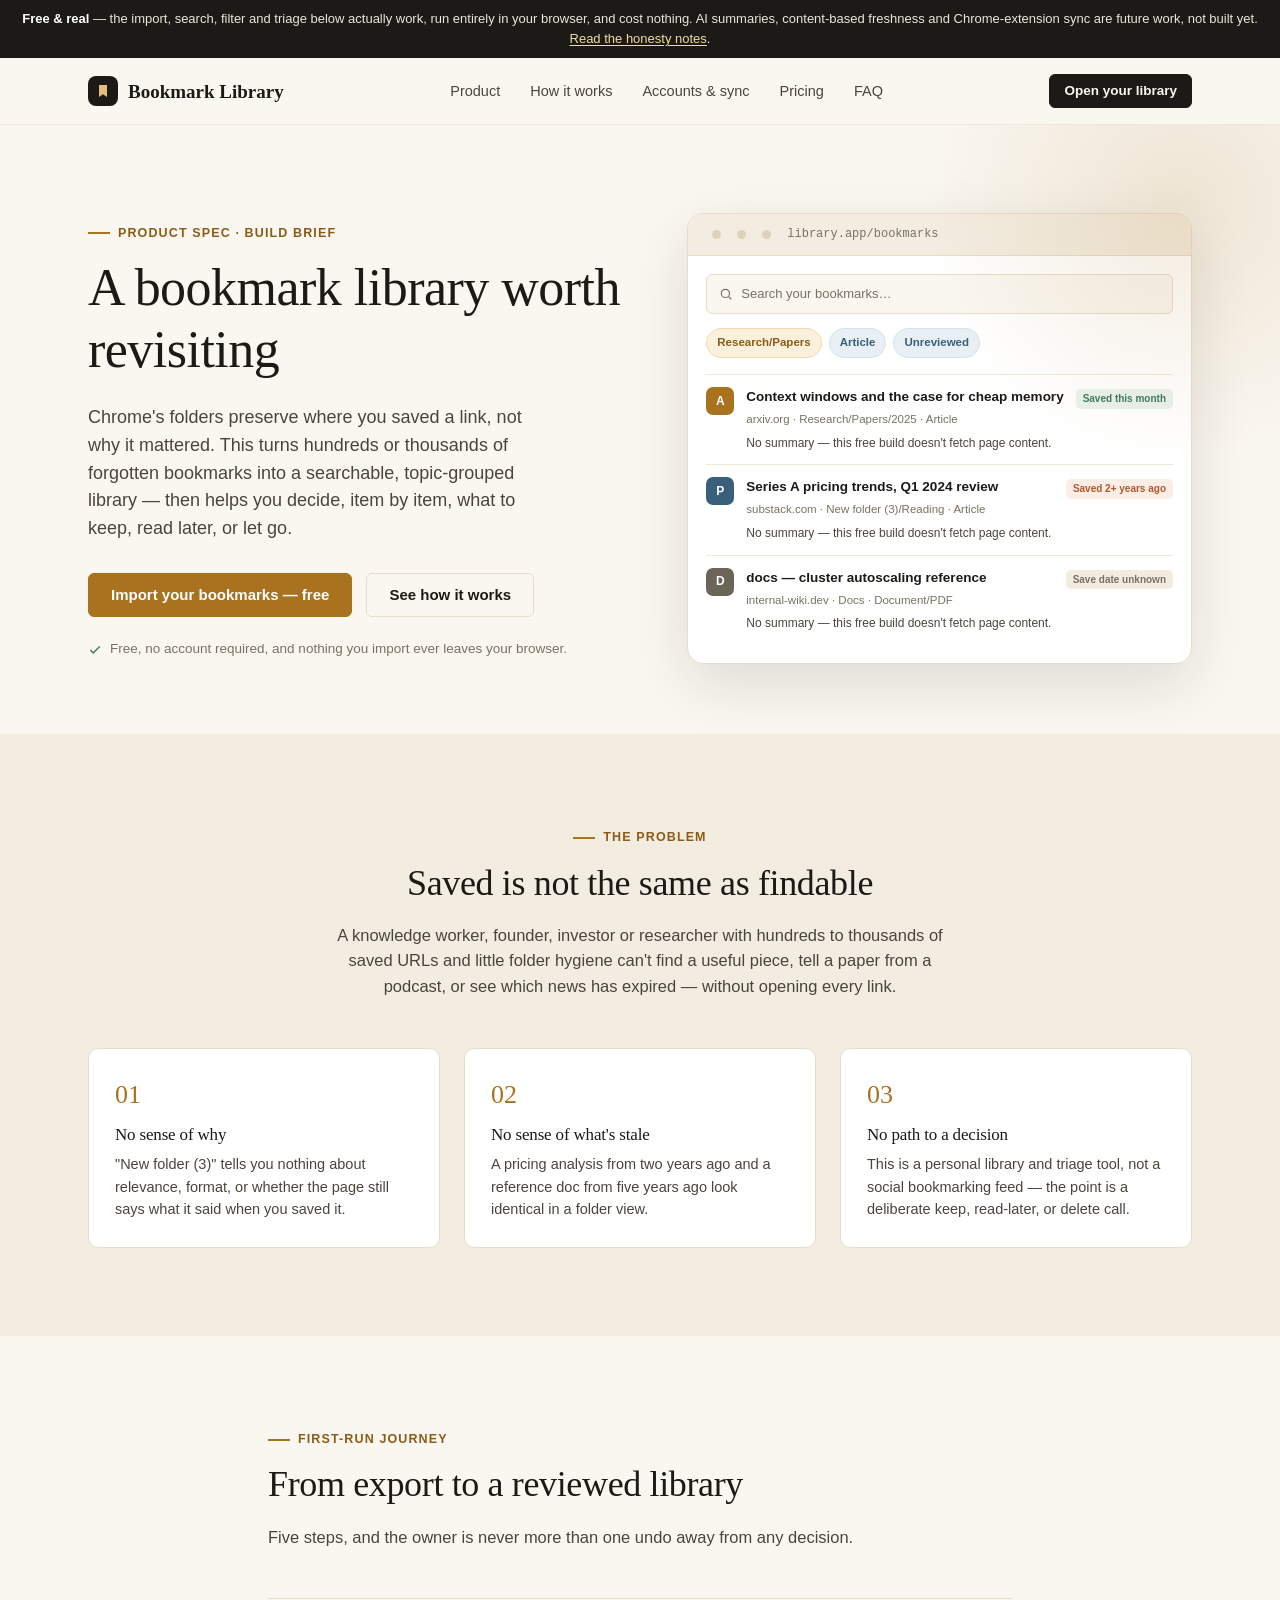
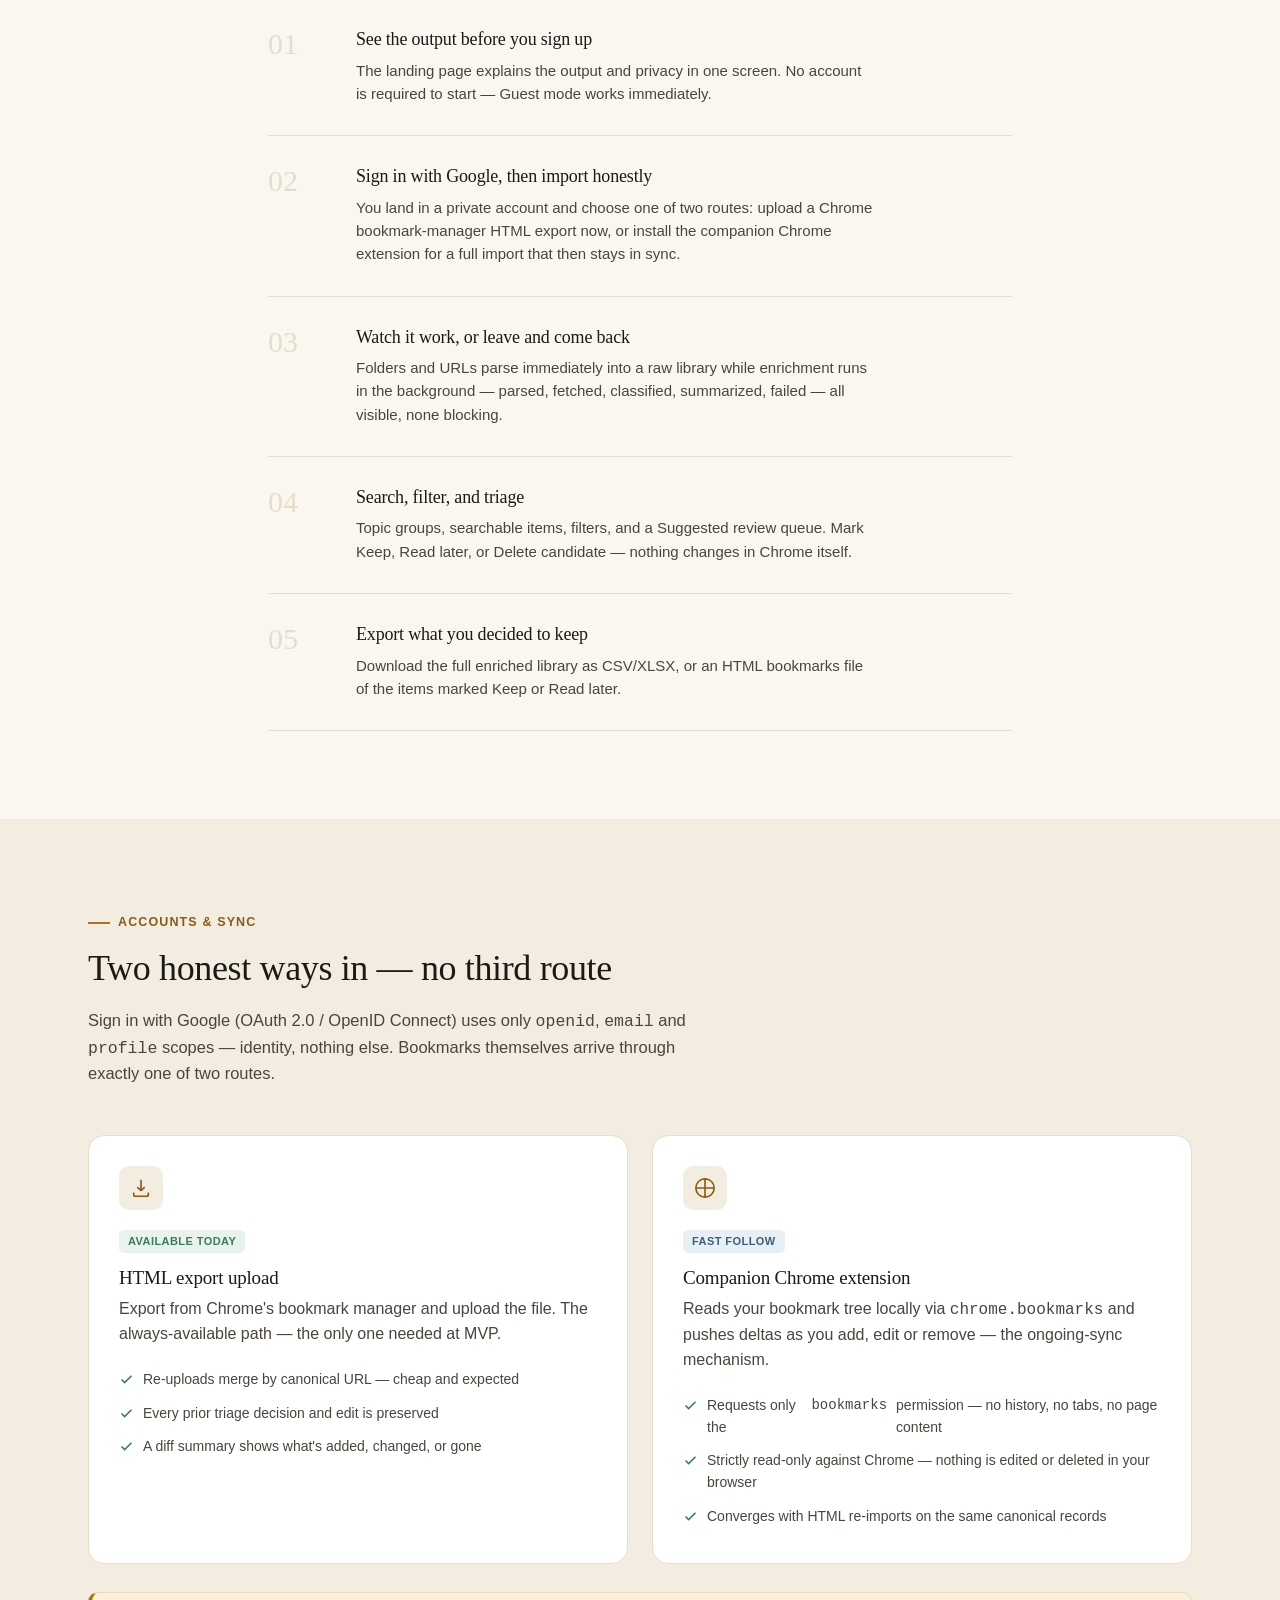
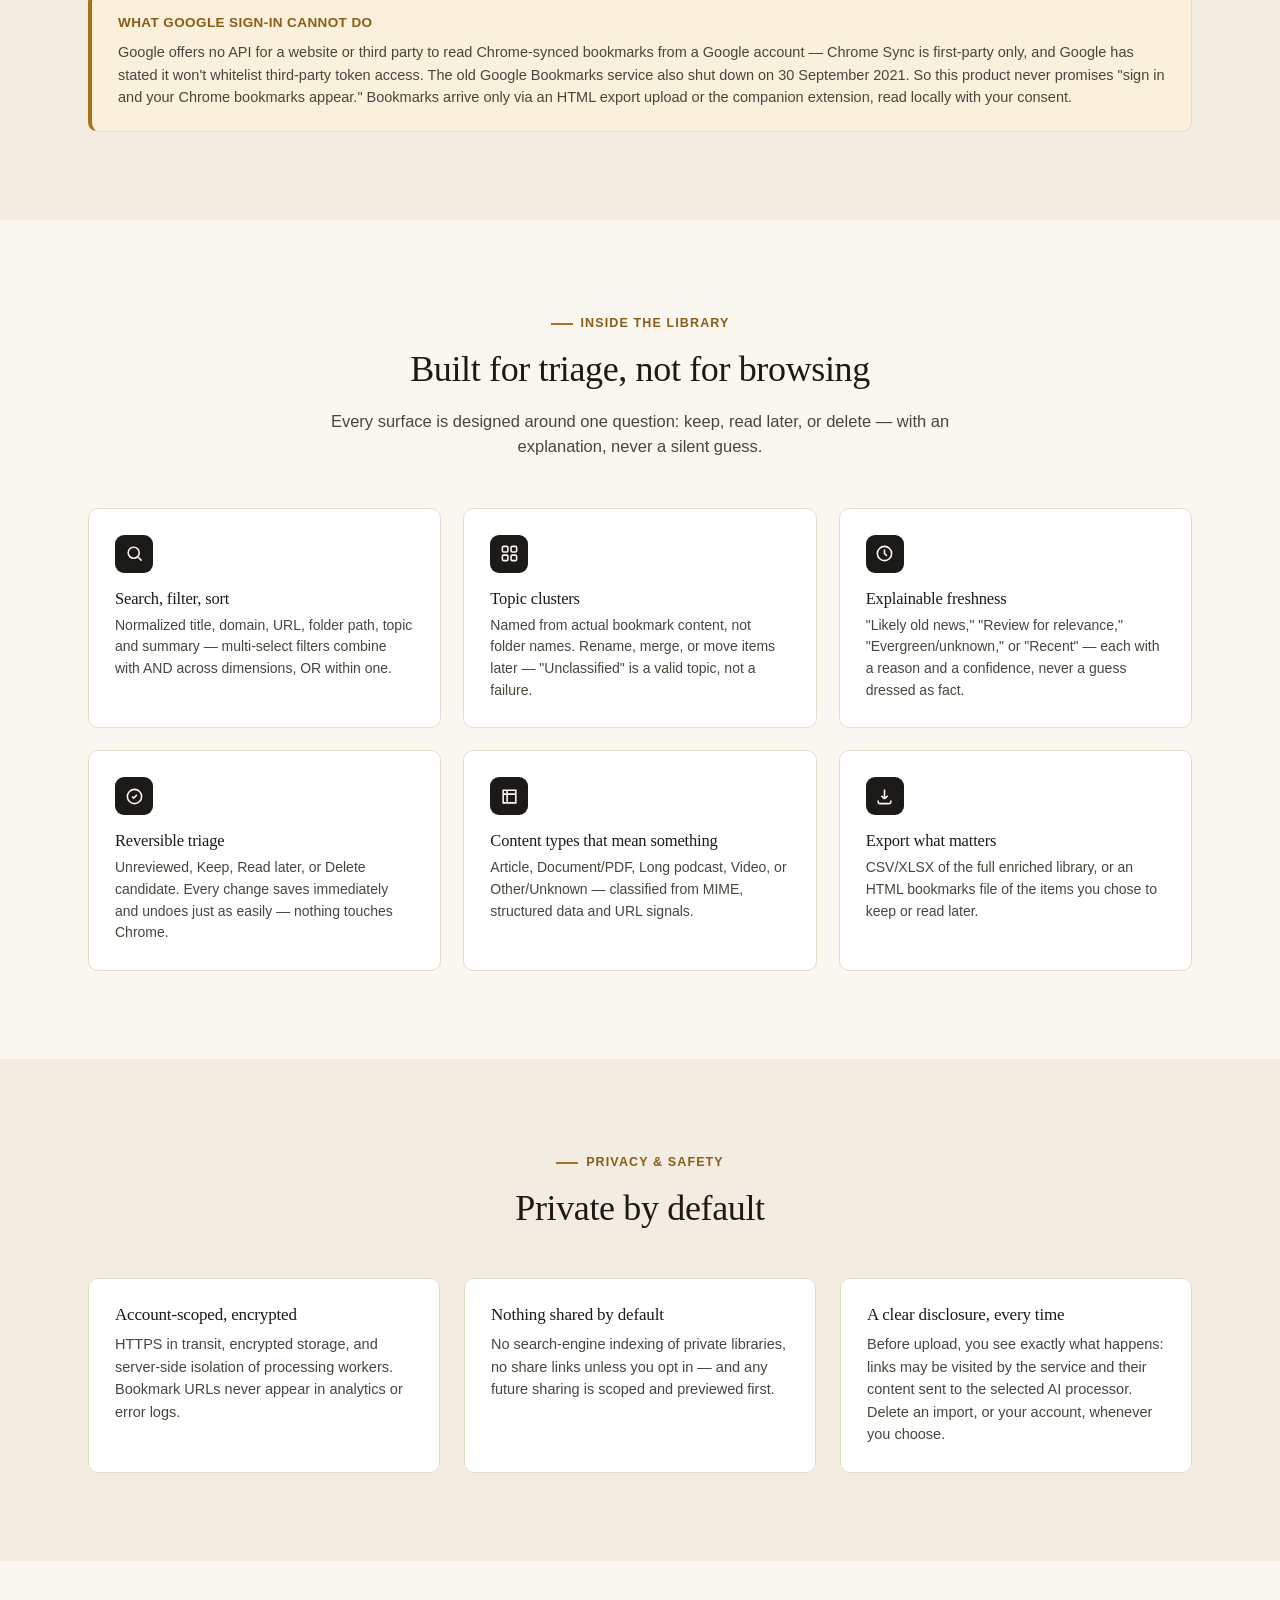
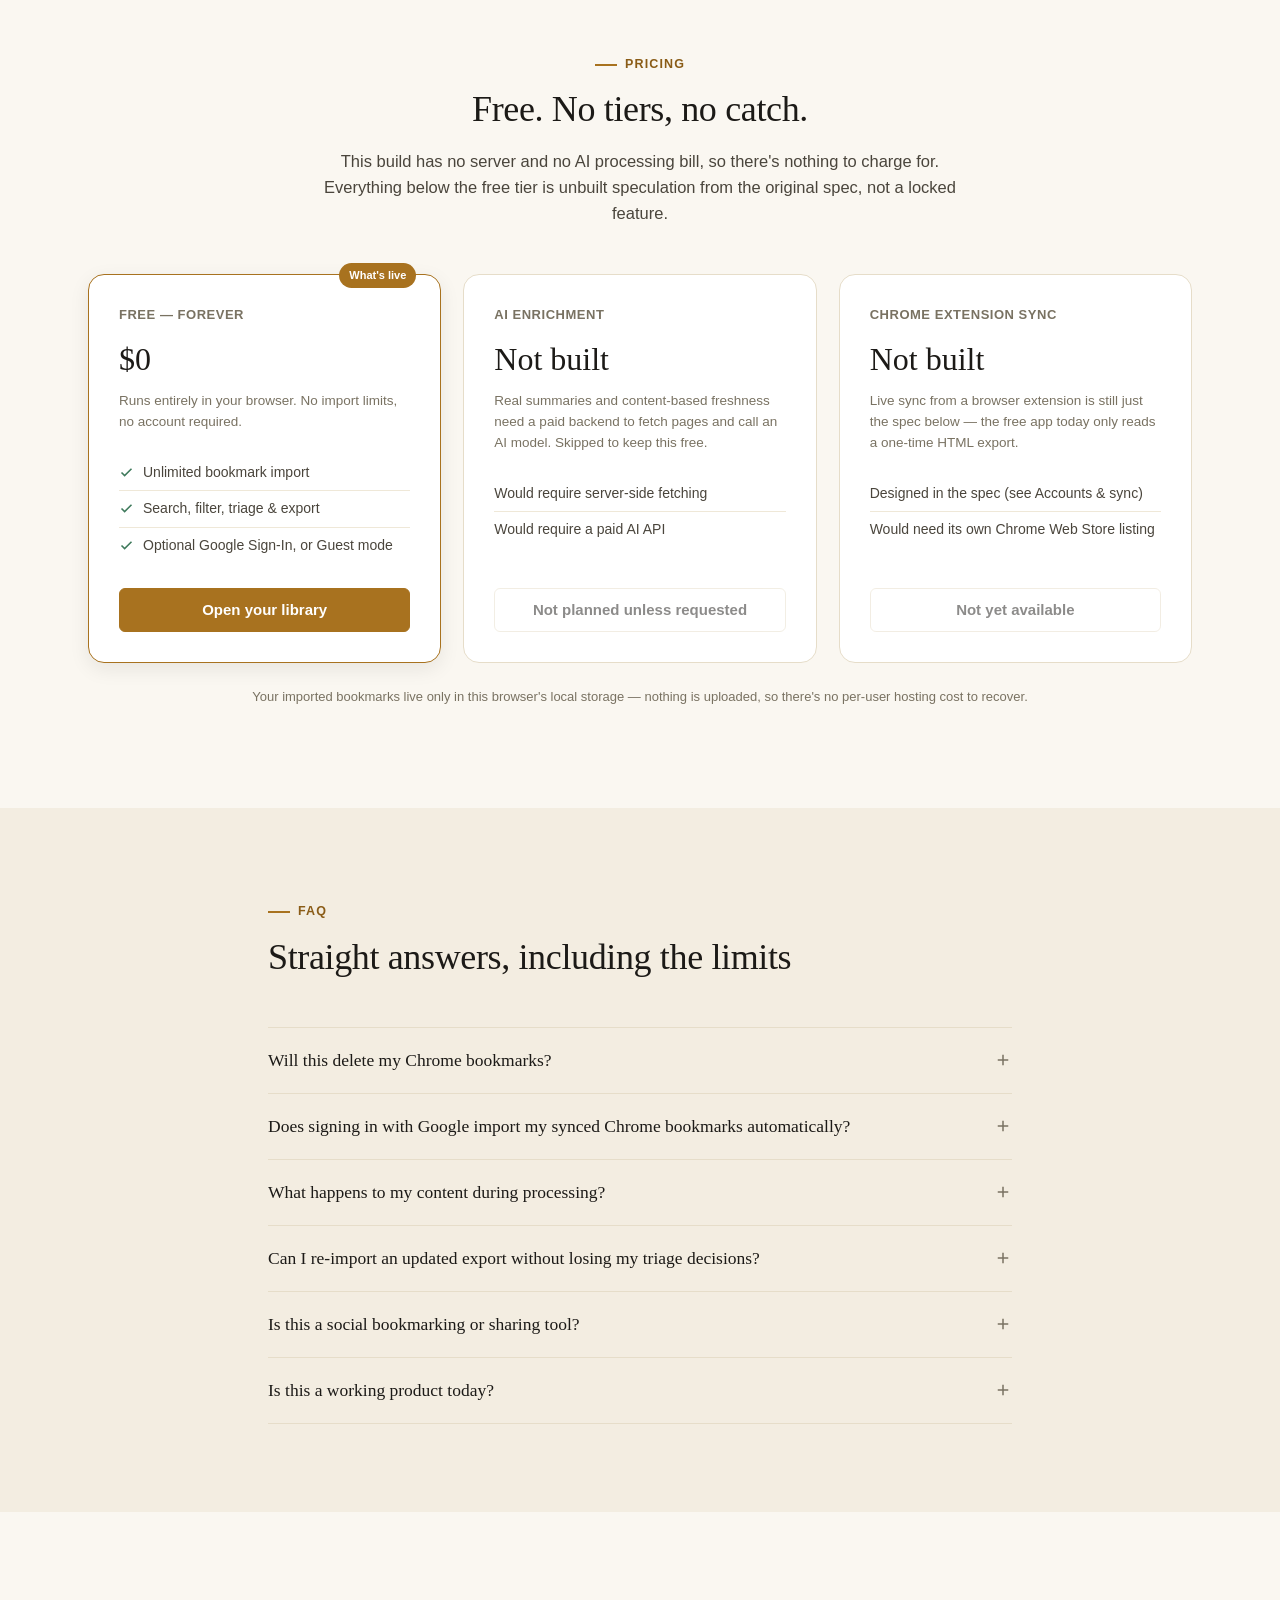
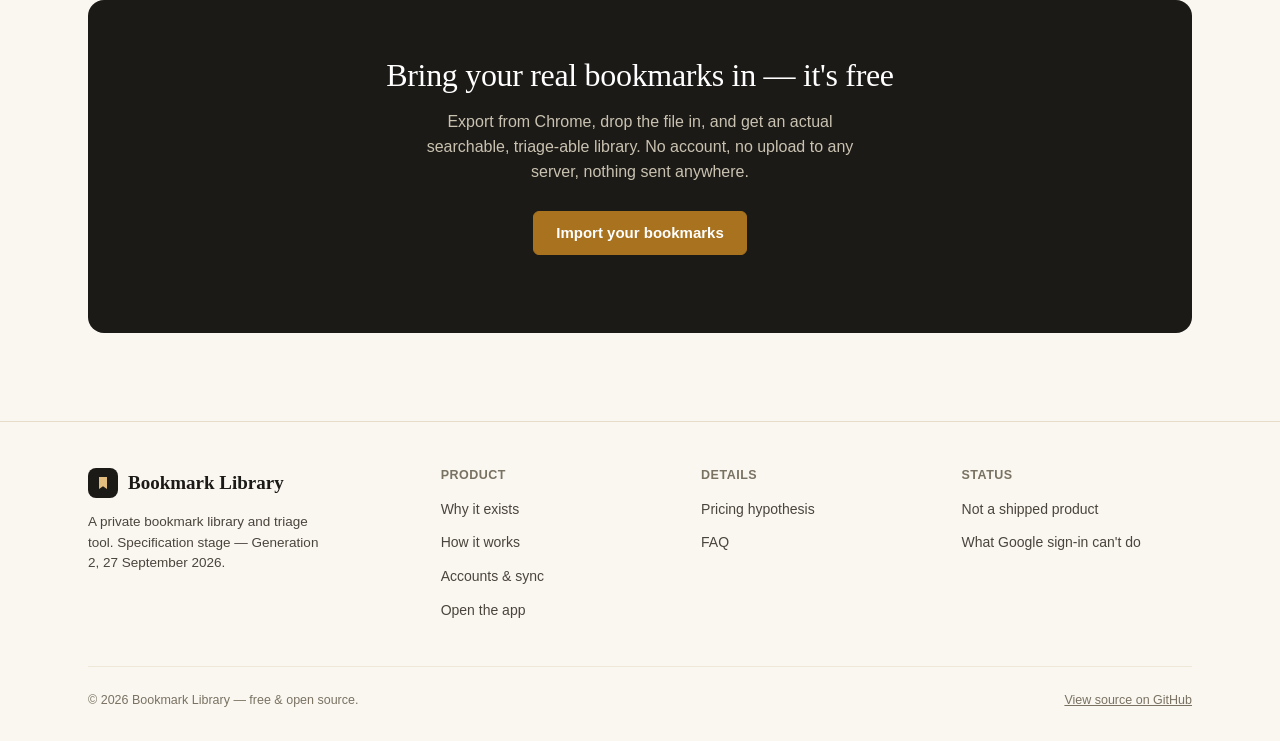
==== commit df013112: "Replace mock demo with a real, free, backend-less bookmark app Rebuilds the library as an actual wor" ====
--- a/index.html
+++ b/index.html
@@ -11,7 +11,7 @@
 <body>
 
 <div class="spec-banner">
-  <strong>Specification stage</strong> — this site demos the product spec (Gen 2). Thresholds, pricing and the Google-sync flow below are hypotheses to validate, not commitments. <a href="#faq">Read the honesty notes</a>.
+  <strong>Free &amp; real</strong> — the import, search, filter and triage below actually work, run entirely in your browser, and cost nothing. AI summaries, content-based freshness and Chrome-extension sync are future work, not built yet. <a href="#faq">Read the honesty notes</a>.
 </div>
 
 <header class="nav">
@@ -30,7 +30,7 @@
       <a href="#faq">FAQ</a>
     </nav>
     <div class="nav-cta">
-      <a href="demo.html" class="btn btn-primary btn-sm">Try the demo</a>
+      <a href="app.html" class="btn btn-primary btn-sm">Open your library</a>
     </div>
     <button class="nav-toggle" aria-label="Menu">
       <svg viewBox="0 0 24 24" fill="none" stroke="currentColor" stroke-width="2"><path d="M4 6h16M4 12h16M4 18h16"/></svg>
@@ -52,12 +52,12 @@
           then helps you decide, item by item, what to keep, read later, or let go.
         </p>
         <div class="hero-ctas">
-          <a href="demo.html" class="btn btn-accent">Try the demo library</a>
+          <a href="app.html" class="btn btn-accent">Import your bookmarks — free</a>
           <a href="#how-it-works" class="btn btn-ghost">See how it works</a>
         </div>
         <div class="hero-note">
           <svg viewBox="0 0 24 24" fill="none" stroke="currentColor" stroke-width="2.5"><path d="M20 6L9 17l-5-5"/></svg>
-          Private by default — nothing is deleted from Chrome, and nothing is shared unless you choose to.
+          Free, no account required, and nothing you import ever leaves your browser.
         </div>
       </div>
 
@@ -70,10 +70,10 @@
           <div class="mock-body">
             <div class="mock-searchbar">
               <svg viewBox="0 0 24 24" fill="none" stroke="currentColor" stroke-width="2"><circle cx="11" cy="11" r="7"/><path d="M21 21l-4.3-4.3"/></svg>
-              Search 2,412 bookmarks…
+              Search your bookmarks…
             </div>
             <div class="mock-chip-row">
-              <span class="mock-chip">AI agents · 84</span>
+              <span class="mock-chip">Research/Papers</span>
               <span class="mock-chip alt">Article</span>
               <span class="mock-chip alt">Unreviewed</span>
             </div>
@@ -83,27 +83,27 @@
               <div class="mock-item-body">
                 <div class="mock-item-title">Context windows and the case for cheap memory</div>
                 <div class="mock-item-meta">arxiv.org · Research/Papers/2025 · Article</div>
-                <div class="mock-item-summary">Argues that retrieval cost, not context length, is the binding constraint.</div>
+                <div class="mock-item-summary">No summary — this free build doesn't fetch page content.</div>
               </div>
-              <span class="mock-tag fresh">Recent</span>
+              <span class="mock-tag fresh">Saved this month</span>
             </div>
             <div class="mock-item">
               <div class="mock-favicon" style="background:#3a5f7a;">P</div>
               <div class="mock-item-body">
                 <div class="mock-item-title">Series A pricing trends, Q1 2024 review</div>
                 <div class="mock-item-meta">substack.com · New folder (3)/Reading · Article</div>
-                <div class="mock-item-summary">Quarterly pricing data now two years stale — figures likely superseded.</div>
+                <div class="mock-item-summary">No summary — this free build doesn't fetch page content.</div>
               </div>
-              <span class="mock-tag old">Likely old news</span>
+              <span class="mock-tag old">Saved 2+ years ago</span>
             </div>
             <div class="mock-item">
               <div class="mock-favicon" style="background:#6b6558;">D</div>
               <div class="mock-item-body">
                 <div class="mock-item-title">docs — cluster autoscaling reference</div>
                 <div class="mock-item-meta">internal-wiki.dev · Docs · Document/PDF</div>
-                <div class="mock-item-summary">Could not verify freshness — no publication date detected.</div>
+                <div class="mock-item-summary">No summary — this free build doesn't fetch page content.</div>
               </div>
-              <span class="mock-tag unknown">Evergreen/unknown</span>
+              <span class="mock-tag unknown">Save date unknown</span>
             </div>
           </div>
         </div>
@@ -154,7 +154,7 @@
           <div class="journey-num">01</div>
           <div>
             <h3>See the output before you sign up</h3>
-            <p>The landing page explains the output and privacy in one screen. Try a small demo library before creating an account.</p>
+            <p>The landing page explains the output and privacy in one screen. No account is required to start — Guest mode works immediately.</p>
           </div>
         </div>
         <div class="journey-step">
@@ -307,47 +307,45 @@
   <section id="pricing">
     <div class="container">
       <div class="section-head center">
-        <div class="eyebrow" style="justify-content:center">Growth &amp; monetization</div>
-        <h2>A pricing hypothesis, not a commitment</h2>
-        <p>Proposed tiers to validate in an alpha before any billing is built.</p>
+        <div class="eyebrow" style="justify-content:center">Pricing</div>
+        <h2>Free. No tiers, no catch.</h2>
+        <p>This build has no server and no AI processing bill, so there's nothing to charge for. Everything below the free tier is unbuilt speculation from the original spec, not a locked feature.</p>
       </div>
       <div class="pricing-grid">
+        <div class="price-card featured">
+          <span class="tag">What's live</span>
+          <div class="price-name">Free — forever</div>
+          <div class="price-amount">$0</div>
+          <div class="price-desc">Runs entirely in your browser. No import limits, no account required.</div>
+          <ul class="price-list">
+            <li><svg viewBox="0 0 24 24" fill="none" stroke="currentColor" stroke-width="2.5"><path d="M20 6L9 17l-5-5"/></svg> Unlimited bookmark import</li>
+            <li><svg viewBox="0 0 24 24" fill="none" stroke="currentColor" stroke-width="2.5"><path d="M20 6L9 17l-5-5"/></svg> Search, filter, triage &amp; export</li>
+            <li><svg viewBox="0 0 24 24" fill="none" stroke="currentColor" stroke-width="2.5"><path d="M20 6L9 17l-5-5"/></svg> Optional Google Sign-In, or Guest mode</li>
+          </ul>
+          <a href="app.html" class="btn btn-accent btn-block">Open your library</a>
+        </div>
         <div class="price-card">
-          <div class="price-name">Free</div>
-          <div class="price-amount">$0</div>
-          <div class="price-desc">A small import to try the loop, with limits stated before upload.</div>
+          <div class="price-name">AI enrichment</div>
+          <div class="price-amount">Not built</div>
+          <div class="price-desc">Real summaries and content-based freshness need a paid backend to fetch pages and call an AI model. Skipped to keep this free.</div>
           <ul class="price-list">
-            <li><svg viewBox="0 0 24 24" fill="none" stroke="currentColor" stroke-width="2.5"><path d="M20 6L9 17l-5-5"/></svg> Limited bookmark import</li>
-            <li><svg viewBox="0 0 24 24" fill="none" stroke="currentColor" stroke-width="2.5"><path d="M20 6L9 17l-5-5"/></svg> Basic search &amp; triage</li>
-            <li><svg viewBox="0 0 24 24" fill="none" stroke="currentColor" stroke-width="2.5"><path d="M20 6L9 17l-5-5"/></svg> Topic grouping</li>
+            <li>Would require server-side fetching</li>
+            <li>Would require a paid AI API</li>
           </ul>
-          <a href="demo.html" class="btn btn-ghost btn-block">Try the demo</a>
-        </div>
-        <div class="price-card featured">
-          <span class="tag">Proposed first</span>
-          <div class="price-name">One-time cleanup</div>
-          <div class="price-amount">Priced <span>by size</span></div>
-          <div class="price-desc">Larger import, full enrichment and exports — priced to processing cost and cleanup value.</div>
+          <button class="btn btn-ghost btn-block" disabled>Not planned unless requested</button>
+        </div>
+        <div class="price-card">
+          <div class="price-name">Chrome extension sync</div>
+          <div class="price-amount">Not built</div>
+          <div class="price-desc">Live sync from a browser extension is still just the spec below — the free app today only reads a one-time HTML export.</div>
           <ul class="price-list">
-            <li><svg viewBox="0 0 24 24" fill="none" stroke="currentColor" stroke-width="2.5"><path d="M20 6L9 17l-5-5"/></svg> Full-size import, unlimited enrichment</li>
-            <li><svg viewBox="0 0 24 24" fill="none" stroke="currentColor" stroke-width="2.5"><path d="M20 6L9 17l-5-5"/></svg> CSV/XLSX + HTML export</li>
-            <li><svg viewBox="0 0 24 24" fill="none" stroke="currentColor" stroke-width="2.5"><path d="M20 6L9 17l-5-5"/></svg> Suggested review queue</li>
-          </ul>
-          <a href="demo.html" class="btn btn-accent btn-block">Try the demo</a>
-        </div>
-        <div class="price-card">
-          <div class="price-name">Subscription</div>
-          <div class="price-amount">Later</div>
-          <div class="price-desc">Only if incremental sync, weekly review, and lasting discovery prove recurring usage.</div>
-          <ul class="price-list">
-            <li><svg viewBox="0 0 24 24" fill="none" stroke="currentColor" stroke-width="2.5"><path d="M20 6L9 17l-5-5"/></svg> Companion extension, live sync</li>
-            <li><svg viewBox="0 0 24 24" fill="none" stroke="currentColor" stroke-width="2.5"><path d="M20 6L9 17l-5-5"/></svg> Weekly review prompts</li>
-            <li><svg viewBox="0 0 24 24" fill="none" stroke="currentColor" stroke-width="2.5"><path d="M20 6L9 17l-5-5"/></svg> Team tier, requires sharing controls</li>
+            <li>Designed in the spec (see Accounts &amp; sync)</li>
+            <li>Would need its own Chrome Web Store listing</li>
           </ul>
           <button class="btn btn-ghost btn-block" disabled>Not yet available</button>
         </div>
       </div>
-      <p class="price-hypothesis">Unit economics — fetch success rate, cost per enriched URL, storage per library — are still being instrumented. Nothing here is a published price.</p>
+      <p class="price-hypothesis">Your imported bookmarks live only in this browser's local storage — nothing is uploaded, so there's no per-user hosting cost to recover.</p>
     </div>
   </section>
 
@@ -405,7 +403,7 @@
             Is this a working product today?
             <svg viewBox="0 0 24 24" fill="none" stroke="currentColor" stroke-width="2"><path d="M12 5v14M5 12h14"/></svg>
           </button>
-          <div class="faq-a"><div class="faq-a-inner">This site presents Generation 2 of the product spec — a build-ready plan, not a shipped product. The interactive demo uses a mock library so you can evaluate the intended experience; sign-in, real imports, and processing are not yet live.</div></div>
+          <div class="faq-a"><div class="faq-a-inner">The core loop is real and free: upload your actual Chrome bookmarks export, and it's parsed, stored and made searchable/filterable/triage-able entirely in your browser (Guest mode or optional Google Sign-In). What's <em>not</em> built from the original spec: AI-generated summaries, content-based freshness (we only know your <em>saved</em> date, not whether the page itself is stale), automatic broken-link detection, and the companion Chrome extension for live sync. Those all need a paid backend to fetch and analyze pages, which this free version deliberately skips.</div></div>
         </div>
 
       </div>
@@ -416,10 +414,10 @@
   <section>
     <div class="container">
       <div class="cta-band">
-        <h2>See it before you import anything real</h2>
-        <p>Explore a mock library of 24 bookmarks with the full search, filter and triage flow — no account, no upload, nothing sent anywhere.</p>
+        <h2>Bring your real bookmarks in — it's free</h2>
+        <p>Export from Chrome, drop the file in, and get an actual searchable, triage-able library. No account, no upload to any server, nothing sent anywhere.</p>
         <div class="hero-ctas">
-          <a href="demo.html" class="btn btn-accent">Try the demo library</a>
+          <a href="app.html" class="btn btn-accent">Import your bookmarks</a>
         </div>
       </div>
     </div>
@@ -443,7 +441,7 @@
           <li><a href="#product">Why it exists</a></li>
           <li><a href="#how-it-works">How it works</a></li>
           <li><a href="#sync">Accounts &amp; sync</a></li>
-          <li><a href="demo.html">Demo library</a></li>
+          <li><a href="app.html">Open the app</a></li>
         </ul>
       </div>
       <div class="footer-col">
@@ -462,8 +460,8 @@
       </div>
     </div>
     <div class="footer-bottom">
-      <span>© 2026 Bookmark Library — build brief demo site.</span>
-      <span>Version: Generation 2 (adds Accounts &amp; sync)</span>
+      <span>© 2026 Bookmark Library — free &amp; open source.</span>
+      <span><a href="https://github.com/pratikpoddar/bookmark-library" style="color:inherit;">View source on GitHub</a></span>
     </div>
   </div>
 </footer>
